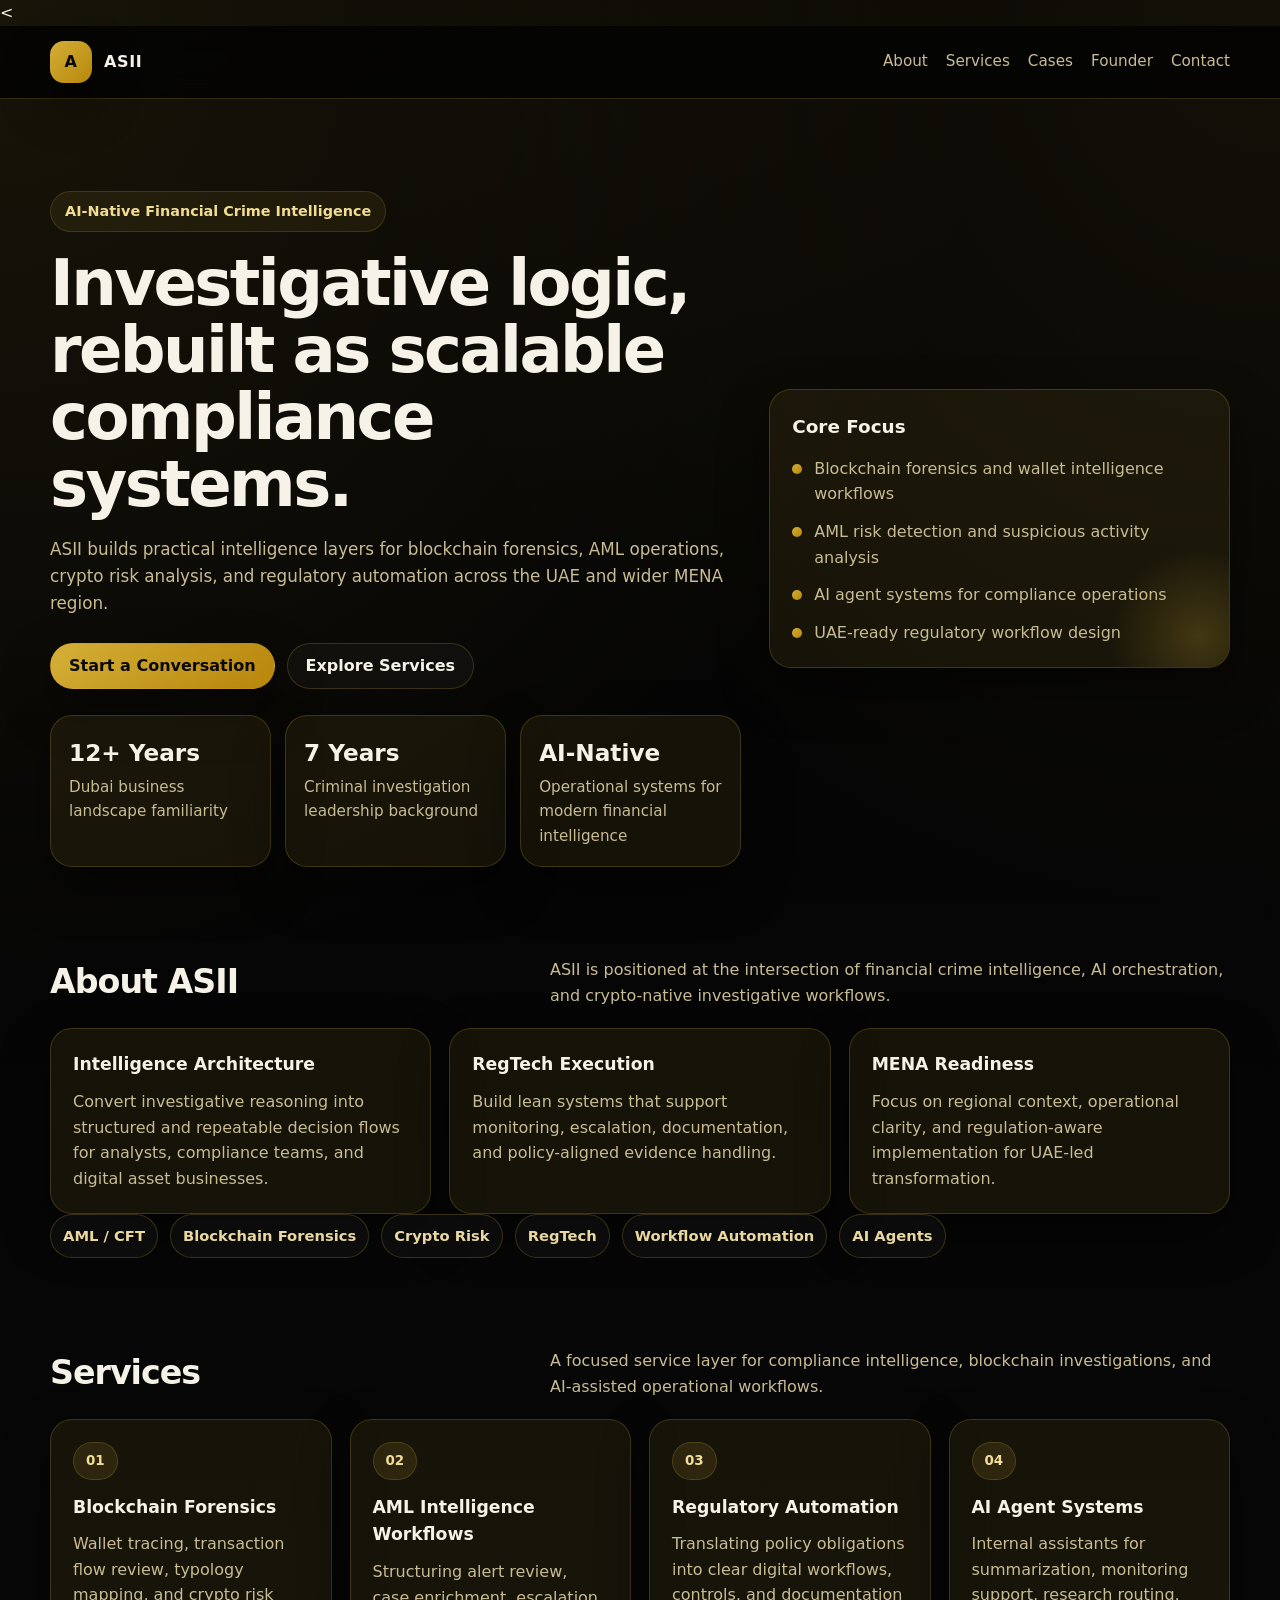
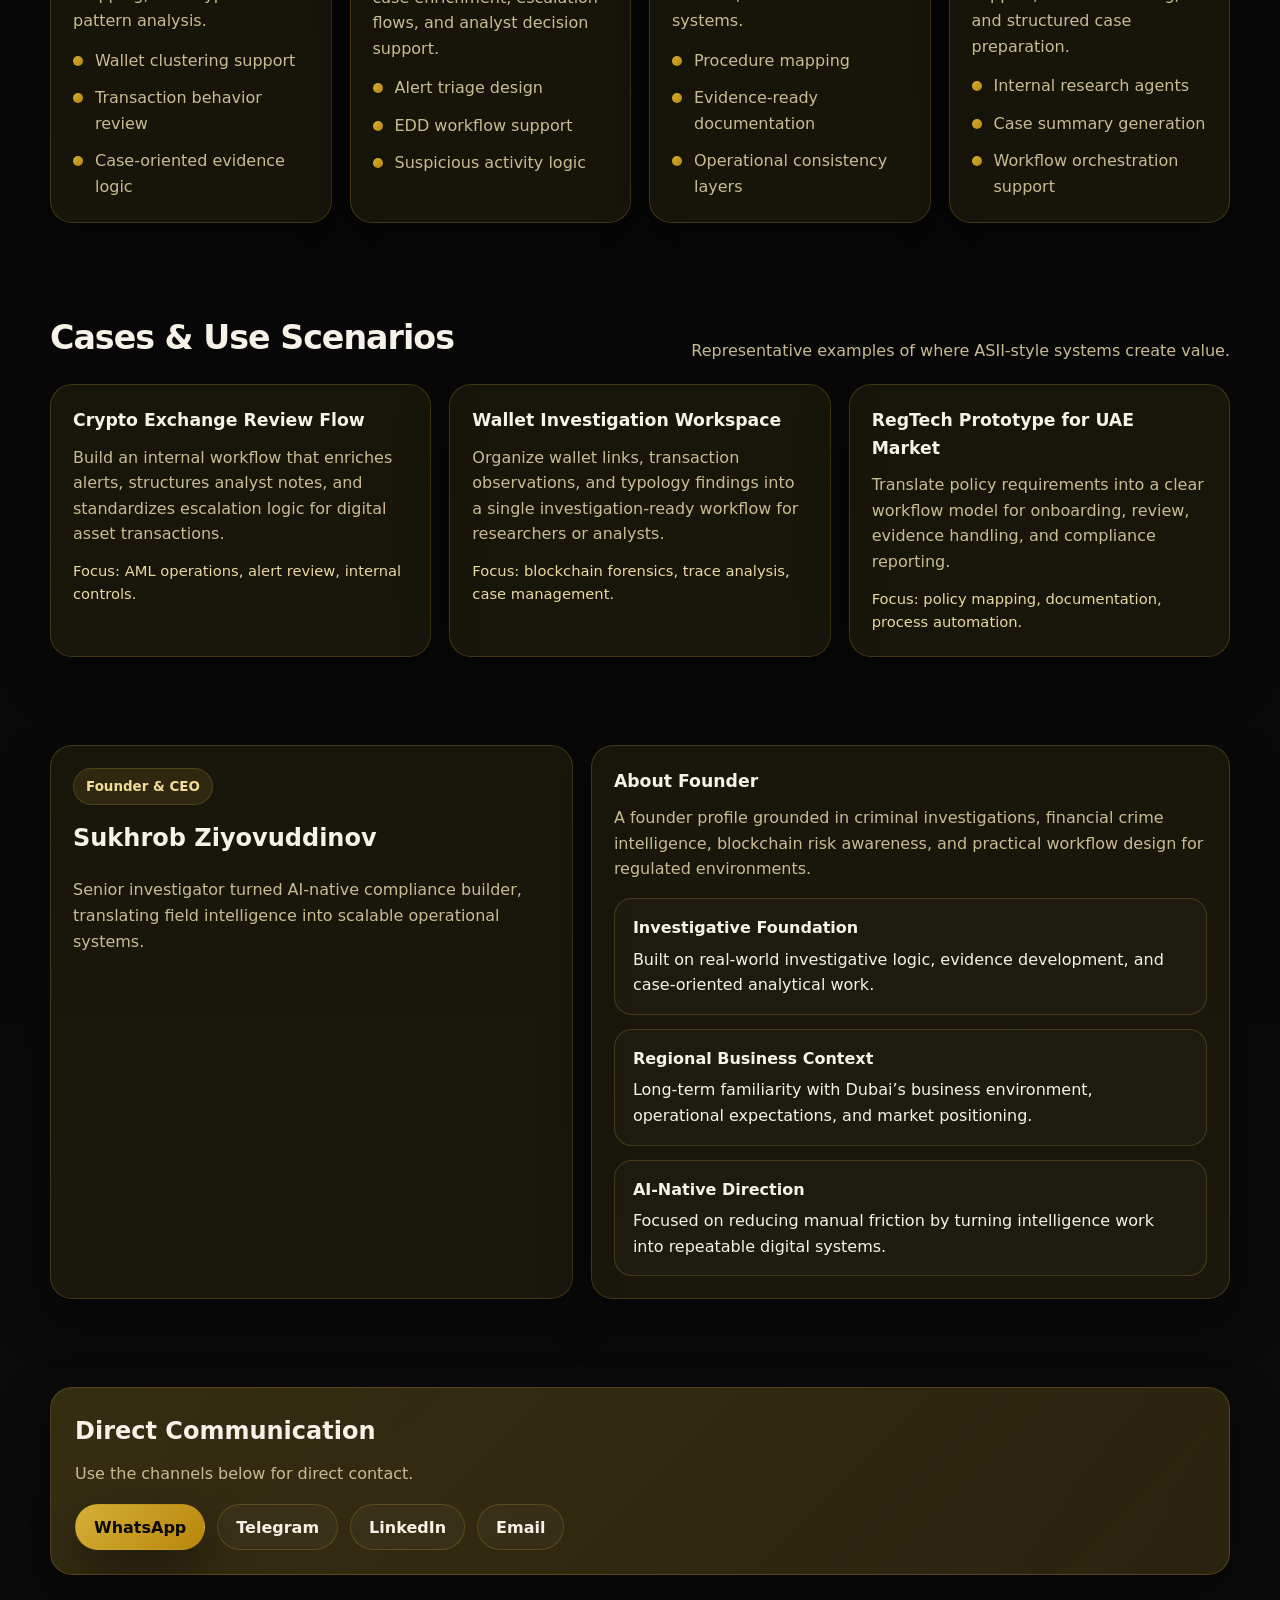
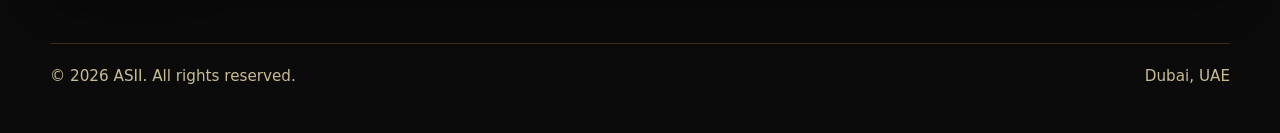
==== index.html @ 5fcbc997 "Revise HTML structure and update metadata Updated the HTML structure and metadata for ASII's website" ====
<<!DOCTYPE html>
<html lang="en">
<head>
  <meta charset="UTF-8" />
  <meta name="viewport" content="width=device-width, initial-scale=1.0" />

  <title>ASII | AI-Native Financial Crime Intelligence</title>
  <meta
    name="description"
    content="ASII builds AI-native systems for blockchain forensics, AML intelligence, and regulatory automation in the UAE and MENA region."
  />

  <meta property="og:title" content="ASII | AI-Native Financial Crime Intelligence" />
  <meta
    property="og:description"
    content="AI-native financial crime intelligence, blockchain forensics, AML workflows, and regulatory automation."
  />
  <meta property="og:type" content="website" />
  <meta property="og:url" content="https://sukhrob-ziyovuddinov.github.io/" />

  <meta name="twitter:card" content="summary_large_image" />
  <meta name="twitter:title" content="ASII | AI-Native Financial Crime Intelligence" />
  <meta
    name="twitter:description"
    content="AI-native financial crime intelligence, blockchain forensics, AML workflows, and regulatory automation."
  />

  <style>
    :root {
      --bg: #050505;
      --bg-soft: #0f0f0f;
      --card: rgba(212, 175, 55, 0.08);
      --text: #f6f2e8;
      --muted: #c9bc94;
      --line: rgba(212, 175, 55, 0.22);
      --gold: #d4af37;
      --gold-deep: #b8860b;
      --shadow: 0 20px 50px rgba(0, 0, 0, 0.45);
      --radius: 22px;
      --max: 1180px;
    }

    * {
      box-sizing: border-box;
    }

    html {
      scroll-behavior: smooth;
    }

    body {
      margin: 0;
      font-family: Inter, ui-sans-serif, system-ui, -apple-system, BlinkMacSystemFont, "Segoe UI", sans-serif;
      background:
        radial-gradient(circle at top left, rgba(212, 175, 55, 0.10), transparent 28%),
        radial-gradient(circle at top right, rgba(212, 175, 55, 0.08), transparent 26%),
        linear-gradient(180deg, #030303 0%, #0b0b0b 100%);
      color: var(--text);
      line-height: 1.6;
    }

    a {
      color: inherit;
      text-decoration: none;
    }

    .container {
      width: min(100% - 32px, var(--max));
      margin: 0 auto;
    }

    .nav {
      position: sticky;
      top: 0;
      z-index: 50;
      backdrop-filter: blur(14px);
      background: rgba(3, 3, 3, 0.82);
      border-bottom: 1px solid var(--line);
    }

    .nav-inner {
      min-height: 72px;
      display: flex;
      align-items: center;
      justify-content: space-between;
      gap: 16px;
    }

    .brand {
      display: flex;
      align-items: center;
      gap: 12px;
      font-weight: 800;
      letter-spacing: 0.04em;
    }

    .brand-mark {
      width: 42px;
      height: 42px;
      display: grid;
      place-items: center;
      border-radius: 14px;
      background: linear-gradient(135deg, var(--gold), var(--gold-deep));
      color: #070707;
      font-weight: 900;
      box-shadow: var(--shadow);
    }

    .nav-links {
      display: flex;
      align-items: center;
      gap: 18px;
      flex-wrap: wrap;
    }

    .nav-links a {
      color: var(--muted);
      font-size: 0.95rem;
    }

    .nav-links a:hover {
      color: var(--text);
    }

    .hero {
      padding: 92px 0 44px;
    }

    .hero-grid {
      display: grid;
      grid-template-columns: 1.2fr 0.8fr;
      gap: 28px;
      align-items: center;
    }

    .eyebrow {
      display: inline-flex;
      align-items: center;
      gap: 10px;
      padding: 8px 14px;
      border-radius: 999px;
      background: rgba(212, 175, 55, 0.08);
      border: 1px solid rgba(212, 175, 55, 0.18);
      color: #f3dd95;
      font-size: 0.9rem;
      font-weight: 700;
      margin-bottom: 18px;
    }

    h1 {
      margin: 0 0 18px;
      font-size: clamp(2.2rem, 5vw, 4.6rem);
      line-height: 1.05;
      letter-spacing: -0.04em;
    }

    .hero p {
      margin: 0 0 26px;
      color: var(--muted);
      font-size: 1.05rem;
      max-width: 760px;
    }

    .hero-actions,
    .contact-list,
    .tag-list {
      display: flex;
      flex-wrap: wrap;
      gap: 12px;
    }

    .hero-actions {
      margin-bottom: 26px;
    }

    .button {
      display: inline-flex;
      align-items: center;
      justify-content: center;
      gap: 10px;
      min-height: 46px;
      padding: 0 18px;
      border-radius: 999px;
      border: 1px solid transparent;
      font-weight: 700;
      transition: 0.2s ease;
      cursor: pointer;
    }

    .button-primary {
      background: linear-gradient(135deg, var(--gold), var(--gold-deep));
      color: #090909;
      box-shadow: var(--shadow);
    }

    .button-primary:hover {
      transform: translateY(-1px);
      filter: brightness(1.04);
    }

    .button-secondary {
      background: rgba(255, 255, 255, 0.03);
      border-color: var(--line);
      color: var(--text);
    }

    .button-secondary:hover {
      border-color: rgba(212, 175, 55, 0.34);
      transform: translateY(-1px);
    }

    .hero-metrics {
      display: grid;
      grid-template-columns: repeat(3, minmax(0, 1fr));
      gap: 14px;
    }

    .metric,
    .card,
    .cta {
      background: var(--card);
      border: 1px solid var(--line);
      border-radius: var(--radius);
      box-shadow: var(--shadow);
    }

    .metric {
      padding: 18px;
    }

    .metric strong {
      display: block;
      font-size: 1.45rem;
      margin-bottom: 4px;
    }

    .metric span {
      color: var(--muted);
      font-size: 0.95rem;
    }

    .hero-panel {
      padding: 24px;
      position: relative;
      overflow: hidden;
    }

    .hero-panel::before {
      content: "";
      position: absolute;
      inset: auto -60px -60px auto;
      width: 180px;
      height: 180px;
      border-radius: 50%;
      background: radial-gradient(circle, rgba(212, 175, 55, 0.22), transparent 70%);
      pointer-events: none;
    }

    .hero-panel h2 {
      margin: 0 0 14px;
      font-size: 1.15rem;
    }

    .hero-list,
    .feature-list {
      margin: 0;
      padding: 0;
      list-style: none;
      display: grid;
      gap: 12px;
    }

    .hero-list li,
    .feature-list li {
      display: flex;
      align-items: flex-start;
      gap: 12px;
      color: var(--muted);
    }

    .dot {
      width: 10px;
      height: 10px;
      border-radius: 50%;
      margin-top: 8px;
      background: linear-gradient(135deg, var(--gold), var(--gold-deep));
      flex: 0 0 auto;
    }

    section {
      padding: 44px 0;
    }

    .section-head {
      display: flex;
      align-items: end;
      justify-content: space-between;
      gap: 20px;
      margin-bottom: 20px;
    }

    .section-head h2 {
      margin: 0;
      font-size: clamp(1.6rem, 2.6vw, 2.3rem);
      letter-spacing: -0.03em;
    }

    .section-head p {
      margin: 0;
      color: var(--muted);
      max-width: 680px;
    }

    .grid-4,
    .grid-3,
    .grid-2 {
      display: grid;
      gap: 18px;
    }

    .grid-4 {
      grid-template-columns: repeat(4, minmax(0, 1fr));
    }

    .grid-3 {
      grid-template-columns: repeat(3, minmax(0, 1fr));
    }

    .grid-2 {
      grid-template-columns: repeat(2, minmax(0, 1fr));
    }

    .card {
      padding: 22px;
    }

    .card h3 {
      margin: 0 0 10px;
      font-size: 1.08rem;
    }

    .card p {
      margin: 0;
      color: var(--muted);
    }

    .card .small {
      margin-top: 12px;
      font-size: 0.92rem;
      color: #ead8a1;
    }

    .tag {
      display: inline-flex;
      align-items: center;
      padding: 9px 12px;
      border-radius: 999px;
      background: rgba(255, 255, 255, 0.03);
      border: 1px solid var(--line);
      color: #ead8a1;
      font-size: 0.92rem;
      font-weight: 600;
    }

    .accent-badge {
      display: inline-flex;
      align-items: center;
      padding: 7px 12px;
      border-radius: 999px;
      background: rgba(212, 175, 55, 0.12);
      border: 1px solid rgba(212, 175, 55, 0.2);
      font-size: 0.84rem;
      font-weight: 700;
      color: #f1dc99;
      margin-bottom: 14px;
    }

    .feature-list {
      margin-top: 14px;
    }

    .founder {
      display: grid;
      grid-template-columns: 0.9fr 1.1fr;
      gap: 18px;
    }

    .timeline {
      display: grid;
      gap: 14px;
      margin-top: 16px;
    }

    .timeline-item {
      padding: 16px 18px;
      border-radius: 18px;
      border: 1px solid var(--line);
      background: rgba(255, 255, 255, 0.02);
    }

    .timeline-item strong {
      display: block;
      margin-bottom: 6px;
    }

    .cases-grid .card {
      min-height: 220px;
    }

    .cta {
      padding: 24px;
      background:
        linear-gradient(135deg, rgba(212, 175, 55, 0.15), rgba(184, 134, 11, 0.10)),
        var(--card);
    }

    .cta h2 {
      margin: 0 0 10px;
    }

    .cta p {
      margin: 0 0 18px;
      color: var(--muted);
      max-width: 760px;
    }

    .footer {
      padding: 24px 0 44px;
      color: var(--muted);
      font-size: 0.95rem;
    }

    .footer-inner {
      display: flex;
      align-items: center;
      justify-content: space-between;
      gap: 16px;
      flex-wrap: wrap;
      border-top: 1px solid var(--line);
      padding-top: 20px;
    }

    @media (max-width: 1080px) {
      .hero-grid,
      .founder,
      .grid-4,
      .grid-3,
      .grid-2 {
        grid-template-columns: 1fr;
      }

      .hero-metrics {
        grid-template-columns: 1fr;
      }
    }

    @media (max-width: 760px) {
      .nav-inner {
        flex-direction: column;
        justify-content: center;
        padding: 14px 0;
      }

      .nav-links {
        justify-content: center;
      }

      .hero {
        padding-top: 56px;
      }

      .section-head {
        align-items: start;
        flex-direction: column;
      }
    }
  </style>
</head>
<body>
  <header class="nav">
    <div class="container nav-inner">
      <a class="brand" href="#top" aria-label="ASII home">
        <span class="brand-mark">A</span>
        <span>ASII</span>
      </a>

      <nav class="nav-links" aria-label="Primary">
        <a href="#about">About</a>
        <a href="#services">Services</a>
        <a href="#cases">Cases</a>
        <a href="#founder">Founder</a>
        <a href="#contact">Contact</a>
      </nav>
    </div>
  </header>

  <main id="top">
    <section class="hero">
      <div class="container hero-grid">
        <div>
          <div class="eyebrow">AI-Native Financial Crime Intelligence</div>
          <h1>Investigative logic, rebuilt as scalable compliance systems.</h1>
          <p>
            ASII builds practical intelligence layers for blockchain forensics,
            AML operations, crypto risk analysis, and regulatory automation
            across the UAE and wider MENA region.
          </p>

          <div class="hero-actions">
            <a class="button button-primary" href="#contact">Start a Conversation</a>
            <a class="button button-secondary" href="#services">Explore Services</a>
          </div>

          <div class="hero-metrics">
            <div class="metric">
              <strong>12+ Years</strong>
              <span>Dubai business landscape familiarity</span>
            </div>
            <div class="metric">
              <strong>7 Years</strong>
              <span>Criminal investigation leadership background</span>
            </div>
            <div class="metric">
              <strong>AI-Native</strong>
              <span>Operational systems for modern financial intelligence</span>
            </div>
          </div>
        </div>

        <aside class="card hero-panel" aria-label="Core focus">
          <h2>Core Focus</h2>
          <ul class="hero-list">
            <li><span class="dot"></span><span>Blockchain forensics and wallet intelligence workflows</span></li>
            <li><span class="dot"></span><span>AML risk detection and suspicious activity analysis</span></li>
            <li><span class="dot"></span><span>AI agent systems for compliance operations</span></li>
            <li><span class="dot"></span><span>UAE-ready regulatory workflow design</span></li>
          </ul>
        </aside>
      </div>
    </section>

    <section id="about">
      <div class="container">
        <div class="section-head">
          <h2>About ASII</h2>
          <p>
            ASII is positioned at the intersection of financial crime intelligence,
            AI orchestration, and crypto-native investigative workflows.
          </p>
        </div>

        <div class="grid-3">
          <article class="card">
            <h3>Intelligence Architecture</h3>
            <p>
              Convert investigative reasoning into structured and repeatable decision flows
              for analysts, compliance teams, and digital asset businesses.
            </p>
          </article>

          <article class="card">
            <h3>RegTech Execution</h3>
            <p>
              Build lean systems that support monitoring, escalation, documentation,
              and policy-aligned evidence handling.
            </p>
          </article>

          <article class="card">
            <h3>MENA Readiness</h3>
            <p>
              Focus on regional context, operational clarity, and regulation-aware
              implementation for UAE-led transformation.
            </p>
          </article>
        </div>

        <div class="tag-list" aria-label="Technology tags">
          <span class="tag">AML / CFT</span>
          <span class="tag">Blockchain Forensics</span>
          <span class="tag">Crypto Risk</span>
          <span class="tag">RegTech</span>
          <span class="tag">Workflow Automation</span>
          <span class="tag">AI Agents</span>
        </div>
      </div>
    </section>

    <section id="services">
      <div class="container">
        <div class="section-head">
          <h2>Services</h2>
          <p>
            A focused service layer for compliance intelligence, blockchain investigations,
            and AI-assisted operational workflows.
          </p>
        </div>

        <div class="grid-4">
          <article class="card">
            <div class="accent-badge">01</div>
            <h3>Blockchain Forensics</h3>
            <p>
              Wallet tracing, transaction flow review, typology mapping, and crypto risk pattern analysis.
            </p>
            <ul class="feature-list">
              <li><span class="dot"></span><span>Wallet clustering support</span></li>
              <li><span class="dot"></span><span>Transaction behavior review</span></li>
              <li><span class="dot"></span><span>Case-oriented evidence logic</span></li>
            </ul>
          </article>

          <article class="card">
            <div class="accent-badge">02</div>
            <h3>AML Intelligence Workflows</h3>
            <p>
              Structuring alert review, case enrichment, escalation flows, and analyst decision support.
            </p>
            <ul class="feature-list">
              <li><span class="dot"></span><span>Alert triage design</span></li>
              <li><span class="dot"></span><span>EDD workflow support</span></li>
              <li><span class="dot"></span><span>Suspicious activity logic</span></li>
            </ul>
          </article>

          <article class="card">
            <div class="accent-badge">03</div>
            <h3>Regulatory Automation</h3>
            <p>
              Translating policy obligations into clear digital workflows, controls, and documentation systems.
            </p>
            <ul class="feature-list">
              <li><span class="dot"></span><span>Procedure mapping</span></li>
              <li><span class="dot"></span><span>Evidence-ready documentation</span></li>
              <li><span class="dot"></span><span>Operational consistency layers</span></li>
            </ul>
          </article>

          <article class="card">
            <div class="accent-badge">04</div>
            <h3>AI Agent Systems</h3>
            <p>
              Internal assistants for summarization, monitoring support, research routing, and structured case preparation.
            </p>
            <ul class="feature-list">
              <li><span class="dot"></span><span>Internal research agents</span></li>
              <li><span class="dot"></span><span>Case summary generation</span></li>
              <li><span class="dot"></span><span>Workflow orchestration support</span></li>
            </ul>
          </article>
        </div>
      </div>
    </section>

    <section id="cases">
      <div class="container">
        <div class="section-head">
          <h2>Cases & Use Scenarios</h2>
          <p>
            Representative examples of where ASII-style systems create value.
          </p>
        </div>

        <div class="grid-3 cases-grid">
          <article class="card">
            <h3>Crypto Exchange Review Flow</h3>
            <p>
              Build an internal workflow that enriches alerts, structures analyst notes,
              and standardizes escalation logic for digital asset transactions.
            </p>
            <p class="small">Focus: AML operations, alert review, internal controls.</p>
          </article>

          <article class="card">
            <h3>Wallet Investigation Workspace</h3>
            <p>
              Organize wallet links, transaction observations, and typology findings
              into a single investigation-ready workflow for researchers or analysts.
            </p>
            <p class="small">Focus: blockchain forensics, trace analysis, case management.</p>
          </article>

          <article class="card">
            <h3>RegTech Prototype for UAE Market</h3>
            <p>
              Translate policy requirements into a clear workflow model for onboarding,
              review, evidence handling, and compliance reporting.
            </p>
            <p class="small">Focus: policy mapping, documentation, process automation.</p>
          </article>
        </div>
      </div>
    </section>

    <section id="founder">
      <div class="container founder">
        <article class="card">
          <div class="accent-badge">Founder & CEO</div>
          <h2 style="margin-top: 0;">Sukhrob Ziyovuddinov</h2>
          <p style="color: var(--muted); margin-bottom: 0;">
            Senior investigator turned AI-native compliance builder,
            translating field intelligence into scalable operational systems.
          </p>
        </article>

        <article class="card">
          <h3 style="margin-top: 0;">About Founder</h3>
          <p>
            A founder profile grounded in criminal investigations, financial crime intelligence,
            blockchain risk awareness, and practical workflow design for regulated environments.
          </p>

          <div class="timeline">
            <div class="timeline-item">
              <strong>Investigative Foundation</strong>
              Built on real-world investigative logic, evidence development, and case-oriented analytical work.
            </div>
            <div class="timeline-item">
              <strong>Regional Business Context</strong>
              Long-term familiarity with Dubai’s business environment, operational expectations, and market positioning.
            </div>
            <div class="timeline-item">
              <strong>AI-Native Direction</strong>
              Focused on reducing manual friction by turning intelligence work into repeatable digital systems.
            </div>
          </div>
        </article>
      </div>
    </section>

    <section id="contact">
      <div class="container">
        <div class="cta">
          <h2>Direct Communication</h2>
          <p>
            Use the channels below for direct contact.
          </p>

          <div class="contact-list">
            <a class="button button-primary" href="https://wa.me/message/XF7UQ67USPUOM1" target="_blank" rel="noreferrer">WhatsApp</a>
            <a class="button button-secondary" href="https://t.me/asiisz" target="_blank" rel="noreferrer">Telegram</a>
            <a class="button button-secondary" href="https://www.linkedin.com/in/szdxb" target="_blank" rel="noreferrer">LinkedIn</a>
            <a class="button button-secondary" href="mailto:sukhrobziyovuddinov@gmail.com">Email</a>
          </div>
        </div>
      </div>
    </section>
  </main>

  <footer class="footer">
    <div class="container footer-inner">
      <span>© <span id="year"></span> ASII. All rights reserved.</span>
      <span>Dubai, UAE</span>
    </div>
  </footer>

  <script>
    document.getElementById("year").textContent = new Date().getFullYear();
  </script>
</body>
    </html>
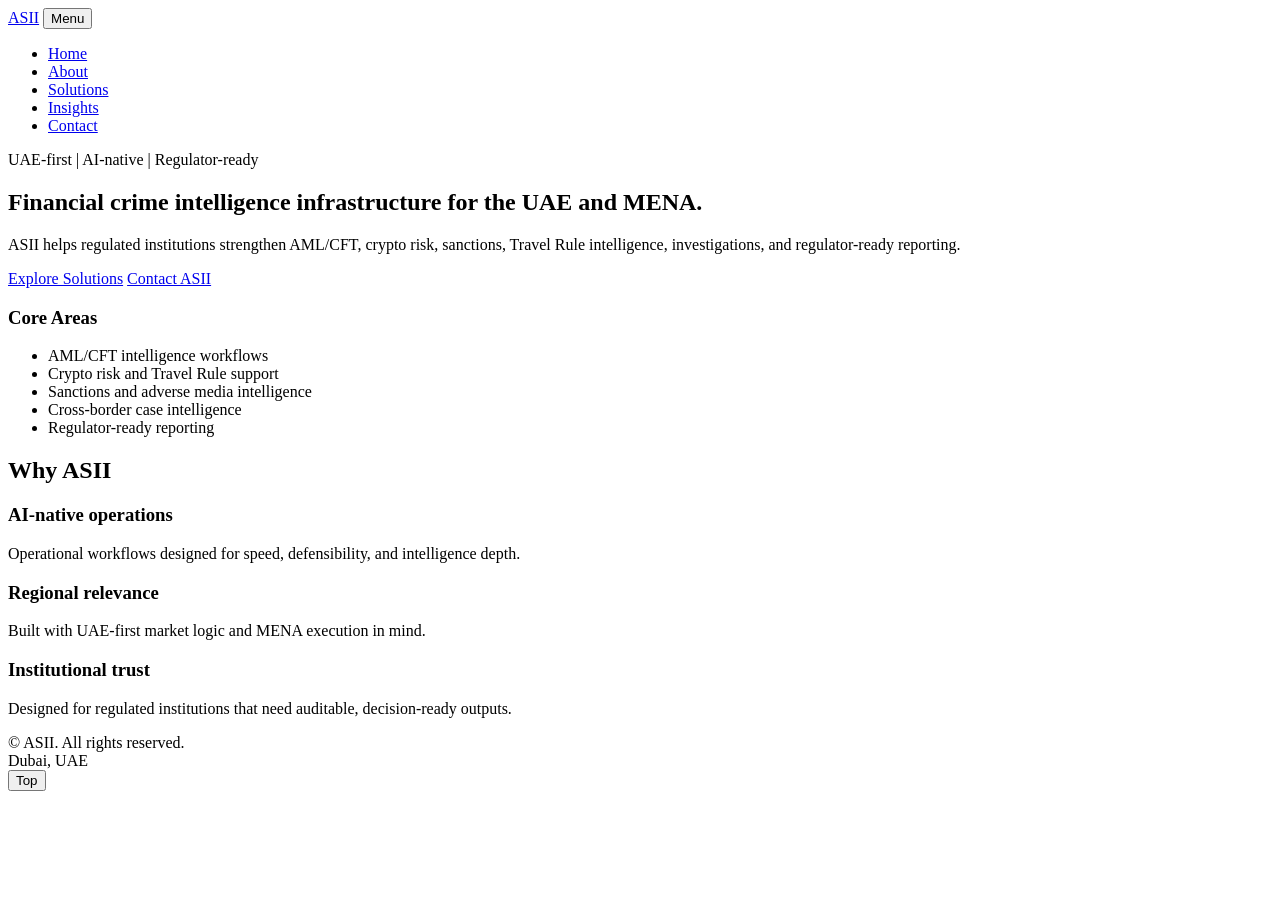
==== commit 9360ffb4: "Rebrand homepage to ASII and switch to shared assets" ====
--- a/index.html
+++ b/index.html
@@ -1,761 +1,84 @@
-<<!DOCTYPE html>
+<!DOCTYPE html>
 <html lang="en">
 <head>
   <meta charset="UTF-8" />
   <meta name="viewport" content="width=device-width, initial-scale=1.0" />
-
-  <title>ASII | AI-Native Financial Crime Intelligence</title>
-  <meta
-    name="description"
-    content="ASII builds AI-native systems for blockchain forensics, AML intelligence, and regulatory automation in the UAE and MENA region."
-  />
-
-  <meta property="og:title" content="ASII | AI-Native Financial Crime Intelligence" />
-  <meta
-    property="og:description"
-    content="AI-native financial crime intelligence, blockchain forensics, AML workflows, and regulatory automation."
-  />
-  <meta property="og:type" content="website" />
-  <meta property="og:url" content="https://sukhrob-ziyovuddinov.github.io/" />
-
-  <meta name="twitter:card" content="summary_large_image" />
-  <meta name="twitter:title" content="ASII | AI-Native Financial Crime Intelligence" />
-  <meta
-    name="twitter:description"
-    content="AI-native financial crime intelligence, blockchain forensics, AML workflows, and regulatory automation."
-  />
-
-  <style>
-    :root {
-      --bg: #050505;
-      --bg-soft: #0f0f0f;
-      --card: rgba(212, 175, 55, 0.08);
-      --text: #f6f2e8;
-      --muted: #c9bc94;
-      --line: rgba(212, 175, 55, 0.22);
-      --gold: #d4af37;
-      --gold-deep: #b8860b;
-      --shadow: 0 20px 50px rgba(0, 0, 0, 0.45);
-      --radius: 22px;
-      --max: 1180px;
-    }
-
-    * {
-      box-sizing: border-box;
-    }
-
-    html {
-      scroll-behavior: smooth;
-    }
-
-    body {
-      margin: 0;
-      font-family: Inter, ui-sans-serif, system-ui, -apple-system, BlinkMacSystemFont, "Segoe UI", sans-serif;
-      background:
-        radial-gradient(circle at top left, rgba(212, 175, 55, 0.10), transparent 28%),
-        radial-gradient(circle at top right, rgba(212, 175, 55, 0.08), transparent 26%),
-        linear-gradient(180deg, #030303 0%, #0b0b0b 100%);
-      color: var(--text);
-      line-height: 1.6;
-    }
-
-    a {
-      color: inherit;
-      text-decoration: none;
-    }
-
-    .container {
-      width: min(100% - 32px, var(--max));
-      margin: 0 auto;
-    }
-
-    .nav {
-      position: sticky;
-      top: 0;
-      z-index: 50;
-      backdrop-filter: blur(14px);
-      background: rgba(3, 3, 3, 0.82);
-      border-bottom: 1px solid var(--line);
-    }
-
-    .nav-inner {
-      min-height: 72px;
-      display: flex;
-      align-items: center;
-      justify-content: space-between;
-      gap: 16px;
-    }
-
-    .brand {
-      display: flex;
-      align-items: center;
-      gap: 12px;
-      font-weight: 800;
-      letter-spacing: 0.04em;
-    }
-
-    .brand-mark {
-      width: 42px;
-      height: 42px;
-      display: grid;
-      place-items: center;
-      border-radius: 14px;
-      background: linear-gradient(135deg, var(--gold), var(--gold-deep));
-      color: #070707;
-      font-weight: 900;
-      box-shadow: var(--shadow);
-    }
-
-    .nav-links {
-      display: flex;
-      align-items: center;
-      gap: 18px;
-      flex-wrap: wrap;
-    }
-
-    .nav-links a {
-      color: var(--muted);
-      font-size: 0.95rem;
-    }
-
-    .nav-links a:hover {
-      color: var(--text);
-    }
-
-    .hero {
-      padding: 92px 0 44px;
-    }
-
-    .hero-grid {
-      display: grid;
-      grid-template-columns: 1.2fr 0.8fr;
-      gap: 28px;
-      align-items: center;
-    }
-
-    .eyebrow {
-      display: inline-flex;
-      align-items: center;
-      gap: 10px;
-      padding: 8px 14px;
-      border-radius: 999px;
-      background: rgba(212, 175, 55, 0.08);
-      border: 1px solid rgba(212, 175, 55, 0.18);
-      color: #f3dd95;
-      font-size: 0.9rem;
-      font-weight: 700;
-      margin-bottom: 18px;
-    }
-
-    h1 {
-      margin: 0 0 18px;
-      font-size: clamp(2.2rem, 5vw, 4.6rem);
-      line-height: 1.05;
-      letter-spacing: -0.04em;
-    }
-
-    .hero p {
-      margin: 0 0 26px;
-      color: var(--muted);
-      font-size: 1.05rem;
-      max-width: 760px;
-    }
-
-    .hero-actions,
-    .contact-list,
-    .tag-list {
-      display: flex;
-      flex-wrap: wrap;
-      gap: 12px;
-    }
-
-    .hero-actions {
-      margin-bottom: 26px;
-    }
-
-    .button {
-      display: inline-flex;
-      align-items: center;
-      justify-content: center;
-      gap: 10px;
-      min-height: 46px;
-      padding: 0 18px;
-      border-radius: 999px;
-      border: 1px solid transparent;
-      font-weight: 700;
-      transition: 0.2s ease;
-      cursor: pointer;
-    }
-
-    .button-primary {
-      background: linear-gradient(135deg, var(--gold), var(--gold-deep));
-      color: #090909;
-      box-shadow: var(--shadow);
-    }
-
-    .button-primary:hover {
-      transform: translateY(-1px);
-      filter: brightness(1.04);
-    }
-
-    .button-secondary {
-      background: rgba(255, 255, 255, 0.03);
-      border-color: var(--line);
-      color: var(--text);
-    }
-
-    .button-secondary:hover {
-      border-color: rgba(212, 175, 55, 0.34);
-      transform: translateY(-1px);
-    }
-
-    .hero-metrics {
-      display: grid;
-      grid-template-columns: repeat(3, minmax(0, 1fr));
-      gap: 14px;
-    }
-
-    .metric,
-    .card,
-    .cta {
-      background: var(--card);
-      border: 1px solid var(--line);
-      border-radius: var(--radius);
-      box-shadow: var(--shadow);
-    }
-
-    .metric {
-      padding: 18px;
-    }
-
-    .metric strong {
-      display: block;
-      font-size: 1.45rem;
-      margin-bottom: 4px;
-    }
-
-    .metric span {
-      color: var(--muted);
-      font-size: 0.95rem;
-    }
-
-    .hero-panel {
-      padding: 24px;
-      position: relative;
-      overflow: hidden;
-    }
-
-    .hero-panel::before {
-      content: "";
-      position: absolute;
-      inset: auto -60px -60px auto;
-      width: 180px;
-      height: 180px;
-      border-radius: 50%;
-      background: radial-gradient(circle, rgba(212, 175, 55, 0.22), transparent 70%);
-      pointer-events: none;
-    }
-
-    .hero-panel h2 {
-      margin: 0 0 14px;
-      font-size: 1.15rem;
-    }
-
-    .hero-list,
-    .feature-list {
-      margin: 0;
-      padding: 0;
-      list-style: none;
-      display: grid;
-      gap: 12px;
-    }
-
-    .hero-list li,
-    .feature-list li {
-      display: flex;
-      align-items: flex-start;
-      gap: 12px;
-      color: var(--muted);
-    }
-
-    .dot {
-      width: 10px;
-      height: 10px;
-      border-radius: 50%;
-      margin-top: 8px;
-      background: linear-gradient(135deg, var(--gold), var(--gold-deep));
-      flex: 0 0 auto;
-    }
-
-    section {
-      padding: 44px 0;
-    }
-
-    .section-head {
-      display: flex;
-      align-items: end;
-      justify-content: space-between;
-      gap: 20px;
-      margin-bottom: 20px;
-    }
-
-    .section-head h2 {
-      margin: 0;
-      font-size: clamp(1.6rem, 2.6vw, 2.3rem);
-      letter-spacing: -0.03em;
-    }
-
-    .section-head p {
-      margin: 0;
-      color: var(--muted);
-      max-width: 680px;
-    }
-
-    .grid-4,
-    .grid-3,
-    .grid-2 {
-      display: grid;
-      gap: 18px;
-    }
-
-    .grid-4 {
-      grid-template-columns: repeat(4, minmax(0, 1fr));
-    }
-
-    .grid-3 {
-      grid-template-columns: repeat(3, minmax(0, 1fr));
-    }
-
-    .grid-2 {
-      grid-template-columns: repeat(2, minmax(0, 1fr));
-    }
-
-    .card {
-      padding: 22px;
-    }
-
-    .card h3 {
-      margin: 0 0 10px;
-      font-size: 1.08rem;
-    }
-
-    .card p {
-      margin: 0;
-      color: var(--muted);
-    }
-
-    .card .small {
-      margin-top: 12px;
-      font-size: 0.92rem;
-      color: #ead8a1;
-    }
-
-    .tag {
-      display: inline-flex;
-      align-items: center;
-      padding: 9px 12px;
-      border-radius: 999px;
-      background: rgba(255, 255, 255, 0.03);
-      border: 1px solid var(--line);
-      color: #ead8a1;
-      font-size: 0.92rem;
-      font-weight: 600;
-    }
-
-    .accent-badge {
-      display: inline-flex;
-      align-items: center;
-      padding: 7px 12px;
-      border-radius: 999px;
-      background: rgba(212, 175, 55, 0.12);
-      border: 1px solid rgba(212, 175, 55, 0.2);
-      font-size: 0.84rem;
-      font-weight: 700;
-      color: #f1dc99;
-      margin-bottom: 14px;
-    }
-
-    .feature-list {
-      margin-top: 14px;
-    }
-
-    .founder {
-      display: grid;
-      grid-template-columns: 0.9fr 1.1fr;
-      gap: 18px;
-    }
-
-    .timeline {
-      display: grid;
-      gap: 14px;
-      margin-top: 16px;
-    }
-
-    .timeline-item {
-      padding: 16px 18px;
-      border-radius: 18px;
-      border: 1px solid var(--line);
-      background: rgba(255, 255, 255, 0.02);
-    }
-
-    .timeline-item strong {
-      display: block;
-      margin-bottom: 6px;
-    }
-
-    .cases-grid .card {
-      min-height: 220px;
-    }
-
-    .cta {
-      padding: 24px;
-      background:
-        linear-gradient(135deg, rgba(212, 175, 55, 0.15), rgba(184, 134, 11, 0.10)),
-        var(--card);
-    }
-
-    .cta h2 {
-      margin: 0 0 10px;
-    }
-
-    .cta p {
-      margin: 0 0 18px;
-      color: var(--muted);
-      max-width: 760px;
-    }
-
-    .footer {
-      padding: 24px 0 44px;
-      color: var(--muted);
-      font-size: 0.95rem;
-    }
-
-    .footer-inner {
-      display: flex;
-      align-items: center;
-      justify-content: space-between;
-      gap: 16px;
-      flex-wrap: wrap;
-      border-top: 1px solid var(--line);
-      padding-top: 20px;
-    }
-
-    @media (max-width: 1080px) {
-      .hero-grid,
-      .founder,
-      .grid-4,
-      .grid-3,
-      .grid-2 {
-        grid-template-columns: 1fr;
-      }
-
-      .hero-metrics {
-        grid-template-columns: 1fr;
-      }
-    }
-
-    @media (max-width: 760px) {
-      .nav-inner {
-        flex-direction: column;
-        justify-content: center;
-        padding: 14px 0;
-      }
-
-      .nav-links {
-        justify-content: center;
-      }
-
-      .hero {
-        padding-top: 56px;
-      }
-
-      .section-head {
-        align-items: start;
-        flex-direction: column;
-      }
-    }
-  </style>
+  <meta name="description" content="ASII is an AI-native financial crime intelligence platform for the UAE and MENA." />
+  <title>ASII | Financial Crime Intelligence</title>
+  <link rel="stylesheet" href="styles.css" />
 </head>
 <body>
-  <header class="nav">
-    <div class="container nav-inner">
-      <a class="brand" href="#top" aria-label="ASII home">
-        <span class="brand-mark">A</span>
-        <span>ASII</span>
-      </a>
-
-      <nav class="nav-links" aria-label="Primary">
-        <a href="#about">About</a>
-        <a href="#services">Services</a>
-        <a href="#cases">Cases</a>
-        <a href="#founder">Founder</a>
-        <a href="#contact">Contact</a>
-      </nav>
+  <header>
+    <div class="container navbar">
+      <a class="logo" href="index.html">ASII</a>
+      <button class="menu-toggle" type="button">Menu</button>
+      <ul class="nav-links">
+        <li><a href="index.html">Home</a></li>
+        <li><a href="about.html">About</a></li>
+        <li><a href="services.html">Solutions</a></li>
+        <li><a href="insights.html">Insights</a></li>
+        <li><a href="contact.html">Contact</a></li>
+      </ul>
     </div>
   </header>
 
-  <main id="top">
+  <main>
     <section class="hero">
       <div class="container hero-grid">
         <div>
-          <div class="eyebrow">AI-Native Financial Crime Intelligence</div>
-          <h1>Investigative logic, rebuilt as scalable compliance systems.</h1>
-          <p>
-            ASII builds practical intelligence layers for blockchain forensics,
-            AML operations, crypto risk analysis, and regulatory automation
-            across the UAE and wider MENA region.
+          <div class="badge">UAE-first | AI-native | Regulator-ready</div>
+          <h1>Financial crime intelligence infrastructure for the UAE and MENA.</h1>
+          <p class="lead">
+            ASII helps regulated institutions strengthen AML/CFT, crypto risk, sanctions,
+            Travel Rule intelligence, investigations, and regulator-ready reporting.
           </p>
-
-          <div class="hero-actions">
-            <a class="button button-primary" href="#contact">Start a Conversation</a>
-            <a class="button button-secondary" href="#services">Explore Services</a>
-          </div>
-
-          <div class="hero-metrics">
-            <div class="metric">
-              <strong>12+ Years</strong>
-              <span>Dubai business landscape familiarity</span>
-            </div>
-            <div class="metric">
-              <strong>7 Years</strong>
-              <span>Criminal investigation leadership background</span>
-            </div>
-            <div class="metric">
-              <strong>AI-Native</strong>
-              <span>Operational systems for modern financial intelligence</span>
-            </div>
+          <div class="cta-group">
+            <a class="btn btn-primary" href="services.html">Explore Solutions</a>
+            <a class="btn btn-secondary" href="contact.html">Contact ASII</a>
           </div>
         </div>
-
-        <aside class="card hero-panel" aria-label="Core focus">
-          <h2>Core Focus</h2>
-          <ul class="hero-list">
-            <li><span class="dot"></span><span>Blockchain forensics and wallet intelligence workflows</span></li>
-            <li><span class="dot"></span><span>AML risk detection and suspicious activity analysis</span></li>
-            <li><span class="dot"></span><span>AI agent systems for compliance operations</span></li>
-            <li><span class="dot"></span><span>UAE-ready regulatory workflow design</span></li>
+        <aside class="panel">
+          <h3>Core Areas</h3>
+          <ul class="clean">
+            <li>AML/CFT intelligence workflows</li>
+            <li>Crypto risk and Travel Rule support</li>
+            <li>Sanctions and adverse media intelligence</li>
+            <li>Cross-border case intelligence</li>
+            <li>Regulator-ready reporting</li>
           </ul>
         </aside>
       </div>
     </section>
 
-    <section id="about">
+    <section>
       <div class="container">
-        <div class="section-head">
-          <h2>About ASII</h2>
-          <p>
-            ASII is positioned at the intersection of financial crime intelligence,
-            AI orchestration, and crypto-native investigative workflows.
-          </p>
-        </div>
-
-        <div class="grid-3">
+        <h2>Why ASII</h2>
+        <div class="card-grid">
           <article class="card">
-            <h3>Intelligence Architecture</h3>
-            <p>
-              Convert investigative reasoning into structured and repeatable decision flows
-              for analysts, compliance teams, and digital asset businesses.
-            </p>
+            <h3>AI-native operations</h3>
+            <p>Operational workflows designed for speed, defensibility, and intelligence depth.</p>
           </article>
-
           <article class="card">
-            <h3>RegTech Execution</h3>
-            <p>
-              Build lean systems that support monitoring, escalation, documentation,
-              and policy-aligned evidence handling.
-            </p>
+            <h3>Regional relevance</h3>
+            <p>Built with UAE-first market logic and MENA execution in mind.</p>
           </article>
-
           <article class="card">
-            <h3>MENA Readiness</h3>
-            <p>
-              Focus on regional context, operational clarity, and regulation-aware
-              implementation for UAE-led transformation.
-            </p>
+            <h3>Institutional trust</h3>
+            <p>Designed for regulated institutions that need auditable, decision-ready outputs.</p>
           </article>
-        </div>
-
-        <div class="tag-list" aria-label="Technology tags">
-          <span class="tag">AML / CFT</span>
-          <span class="tag">Blockchain Forensics</span>
-          <span class="tag">Crypto Risk</span>
-          <span class="tag">RegTech</span>
-          <span class="tag">Workflow Automation</span>
-          <span class="tag">AI Agents</span>
-        </div>
-      </div>
-    </section>
-
-    <section id="services">
-      <div class="container">
-        <div class="section-head">
-          <h2>Services</h2>
-          <p>
-            A focused service layer for compliance intelligence, blockchain investigations,
-            and AI-assisted operational workflows.
-          </p>
-        </div>
-
-        <div class="grid-4">
-          <article class="card">
-            <div class="accent-badge">01</div>
-            <h3>Blockchain Forensics</h3>
-            <p>
-              Wallet tracing, transaction flow review, typology mapping, and crypto risk pattern analysis.
-            </p>
-            <ul class="feature-list">
-              <li><span class="dot"></span><span>Wallet clustering support</span></li>
-              <li><span class="dot"></span><span>Transaction behavior review</span></li>
-              <li><span class="dot"></span><span>Case-oriented evidence logic</span></li>
-            </ul>
-          </article>
-
-          <article class="card">
-            <div class="accent-badge">02</div>
-            <h3>AML Intelligence Workflows</h3>
-            <p>
-              Structuring alert review, case enrichment, escalation flows, and analyst decision support.
-            </p>
-            <ul class="feature-list">
-              <li><span class="dot"></span><span>Alert triage design</span></li>
-              <li><span class="dot"></span><span>EDD workflow support</span></li>
-              <li><span class="dot"></span><span>Suspicious activity logic</span></li>
-            </ul>
-          </article>
-
-          <article class="card">
-            <div class="accent-badge">03</div>
-            <h3>Regulatory Automation</h3>
-            <p>
-              Translating policy obligations into clear digital workflows, controls, and documentation systems.
-            </p>
-            <ul class="feature-list">
-              <li><span class="dot"></span><span>Procedure mapping</span></li>
-              <li><span class="dot"></span><span>Evidence-ready documentation</span></li>
-              <li><span class="dot"></span><span>Operational consistency layers</span></li>
-            </ul>
-          </article>
-
-          <article class="card">
-            <div class="accent-badge">04</div>
-            <h3>AI Agent Systems</h3>
-            <p>
-              Internal assistants for summarization, monitoring support, research routing, and structured case preparation.
-            </p>
-            <ul class="feature-list">
-              <li><span class="dot"></span><span>Internal research agents</span></li>
-              <li><span class="dot"></span><span>Case summary generation</span></li>
-              <li><span class="dot"></span><span>Workflow orchestration support</span></li>
-            </ul>
-          </article>
-        </div>
-      </div>
-    </section>
-
-    <section id="cases">
-      <div class="container">
-        <div class="section-head">
-          <h2>Cases & Use Scenarios</h2>
-          <p>
-            Representative examples of where ASII-style systems create value.
-          </p>
-        </div>
-
-        <div class="grid-3 cases-grid">
-          <article class="card">
-            <h3>Crypto Exchange Review Flow</h3>
-            <p>
-              Build an internal workflow that enriches alerts, structures analyst notes,
-              and standardizes escalation logic for digital asset transactions.
-            </p>
-            <p class="small">Focus: AML operations, alert review, internal controls.</p>
-          </article>
-
-          <article class="card">
-            <h3>Wallet Investigation Workspace</h3>
-            <p>
-              Organize wallet links, transaction observations, and typology findings
-              into a single investigation-ready workflow for researchers or analysts.
-            </p>
-            <p class="small">Focus: blockchain forensics, trace analysis, case management.</p>
-          </article>
-
-          <article class="card">
-            <h3>RegTech Prototype for UAE Market</h3>
-            <p>
-              Translate policy requirements into a clear workflow model for onboarding,
-              review, evidence handling, and compliance reporting.
-            </p>
-            <p class="small">Focus: policy mapping, documentation, process automation.</p>
-          </article>
-        </div>
-      </div>
-    </section>
-
-    <section id="founder">
-      <div class="container founder">
-        <article class="card">
-          <div class="accent-badge">Founder & CEO</div>
-          <h2 style="margin-top: 0;">Sukhrob Ziyovuddinov</h2>
-          <p style="color: var(--muted); margin-bottom: 0;">
-            Senior investigator turned AI-native compliance builder,
-            translating field intelligence into scalable operational systems.
-          </p>
-        </article>
-
-        <article class="card">
-          <h3 style="margin-top: 0;">About Founder</h3>
-          <p>
-            A founder profile grounded in criminal investigations, financial crime intelligence,
-            blockchain risk awareness, and practical workflow design for regulated environments.
-          </p>
-
-          <div class="timeline">
-            <div class="timeline-item">
-              <strong>Investigative Foundation</strong>
-              Built on real-world investigative logic, evidence development, and case-oriented analytical work.
-            </div>
-            <div class="timeline-item">
-              <strong>Regional Business Context</strong>
-              Long-term familiarity with Dubai’s business environment, operational expectations, and market positioning.
-            </div>
-            <div class="timeline-item">
-              <strong>AI-Native Direction</strong>
-              Focused on reducing manual friction by turning intelligence work into repeatable digital systems.
-            </div>
-          </div>
-        </article>
-      </div>
-    </section>
-
-    <section id="contact">
-      <div class="container">
-        <div class="cta">
-          <h2>Direct Communication</h2>
-          <p>
-            Use the channels below for direct contact.
-          </p>
-
-          <div class="contact-list">
-            <a class="button button-primary" href="https://wa.me/message/XF7UQ67USPUOM1" target="_blank" rel="noreferrer">WhatsApp</a>
-            <a class="button button-secondary" href="https://t.me/asiisz" target="_blank" rel="noreferrer">Telegram</a>
-            <a class="button button-secondary" href="https://www.linkedin.com/in/szdxb" target="_blank" rel="noreferrer">LinkedIn</a>
-            <a class="button button-secondary" href="mailto:sukhrobziyovuddinov@gmail.com">Email</a>
-          </div>
         </div>
       </div>
     </section>
   </main>
 
-  <footer class="footer">
-    <div class="container footer-inner">
-      <span>© <span id="year"></span> ASII. All rights reserved.</span>
-      <span>Dubai, UAE</span>
+  <footer>
+    <div class="container footer-row">
+      <div>© <span id="year"></span> ASII. All rights reserved.</div>
+      <div>Dubai, UAE</div>
     </div>
   </footer>
 
-  <script>
-    document.getElementById("year").textContent = new Date().getFullYear();
-  </script>
+  <button class="back-to-top" type="button">Top</button>
+  <script src="script.js"></script>
 </body>
-    </html>
+</html>
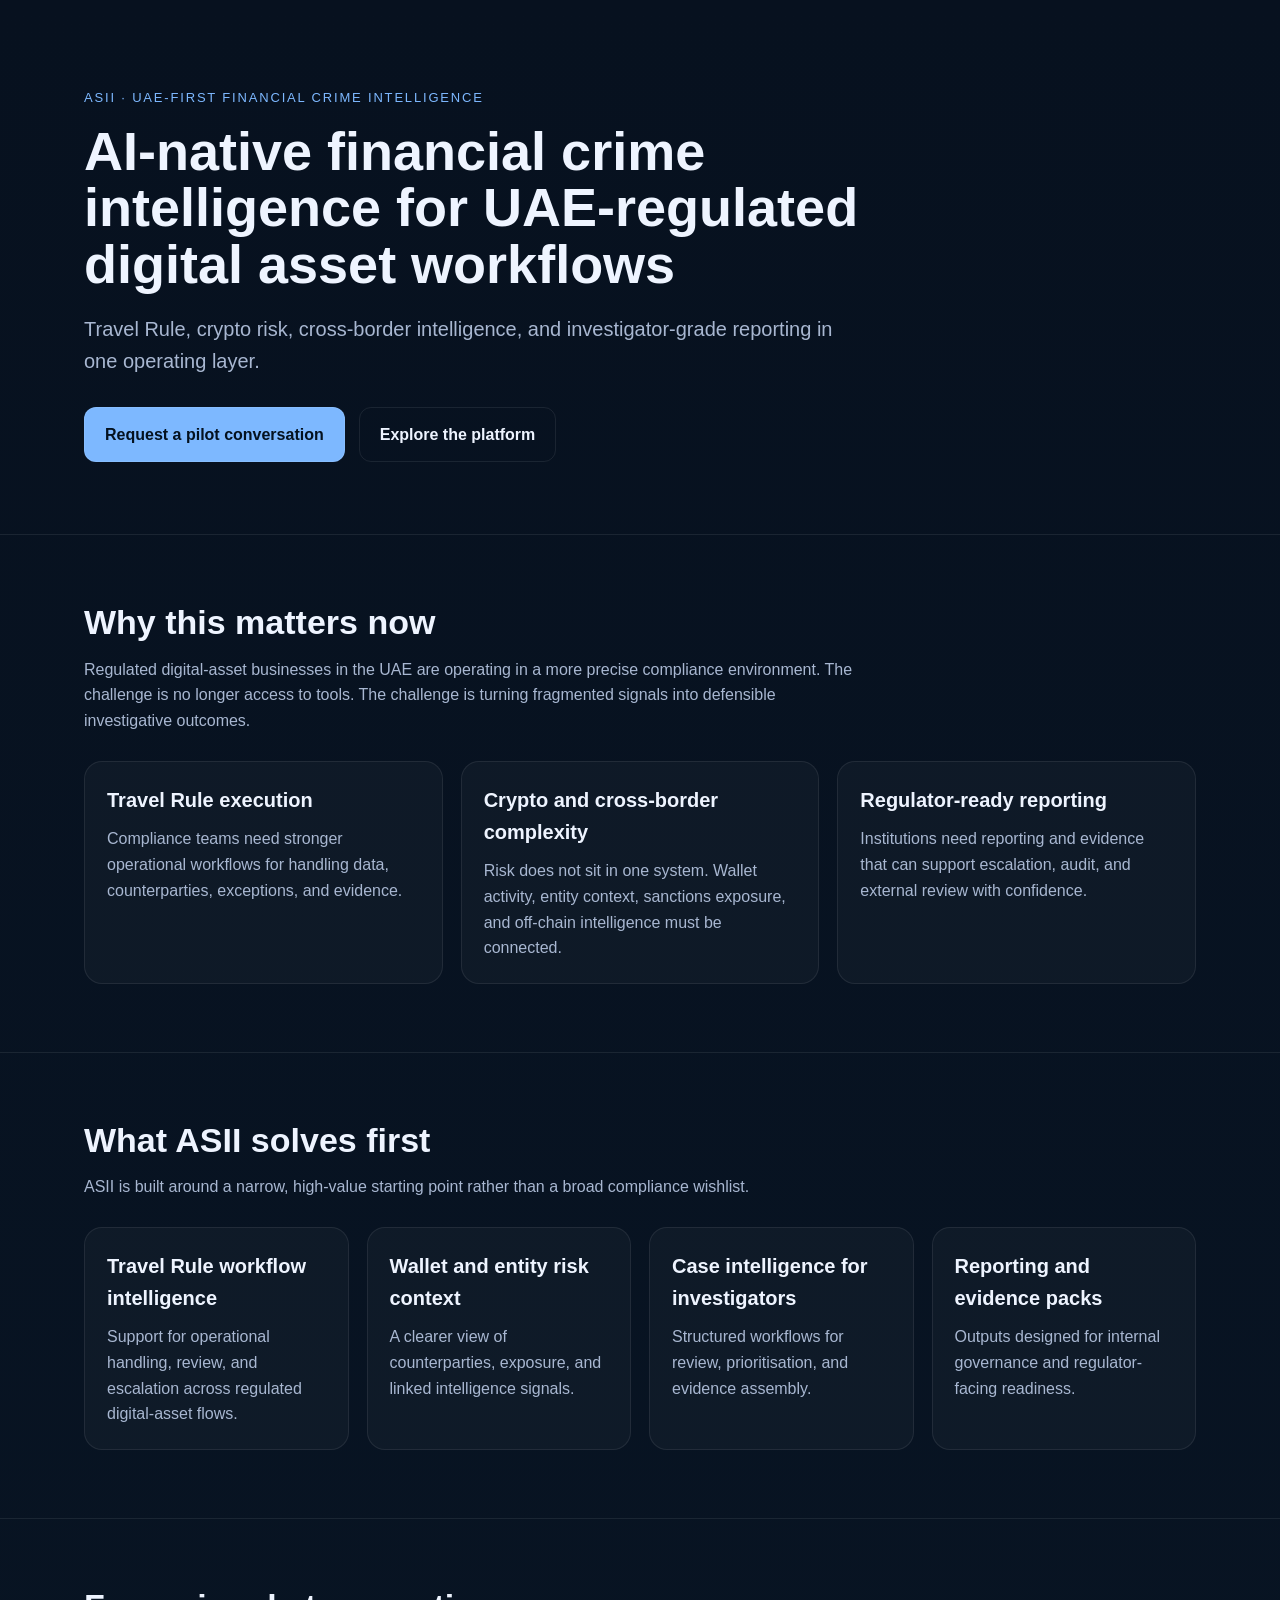
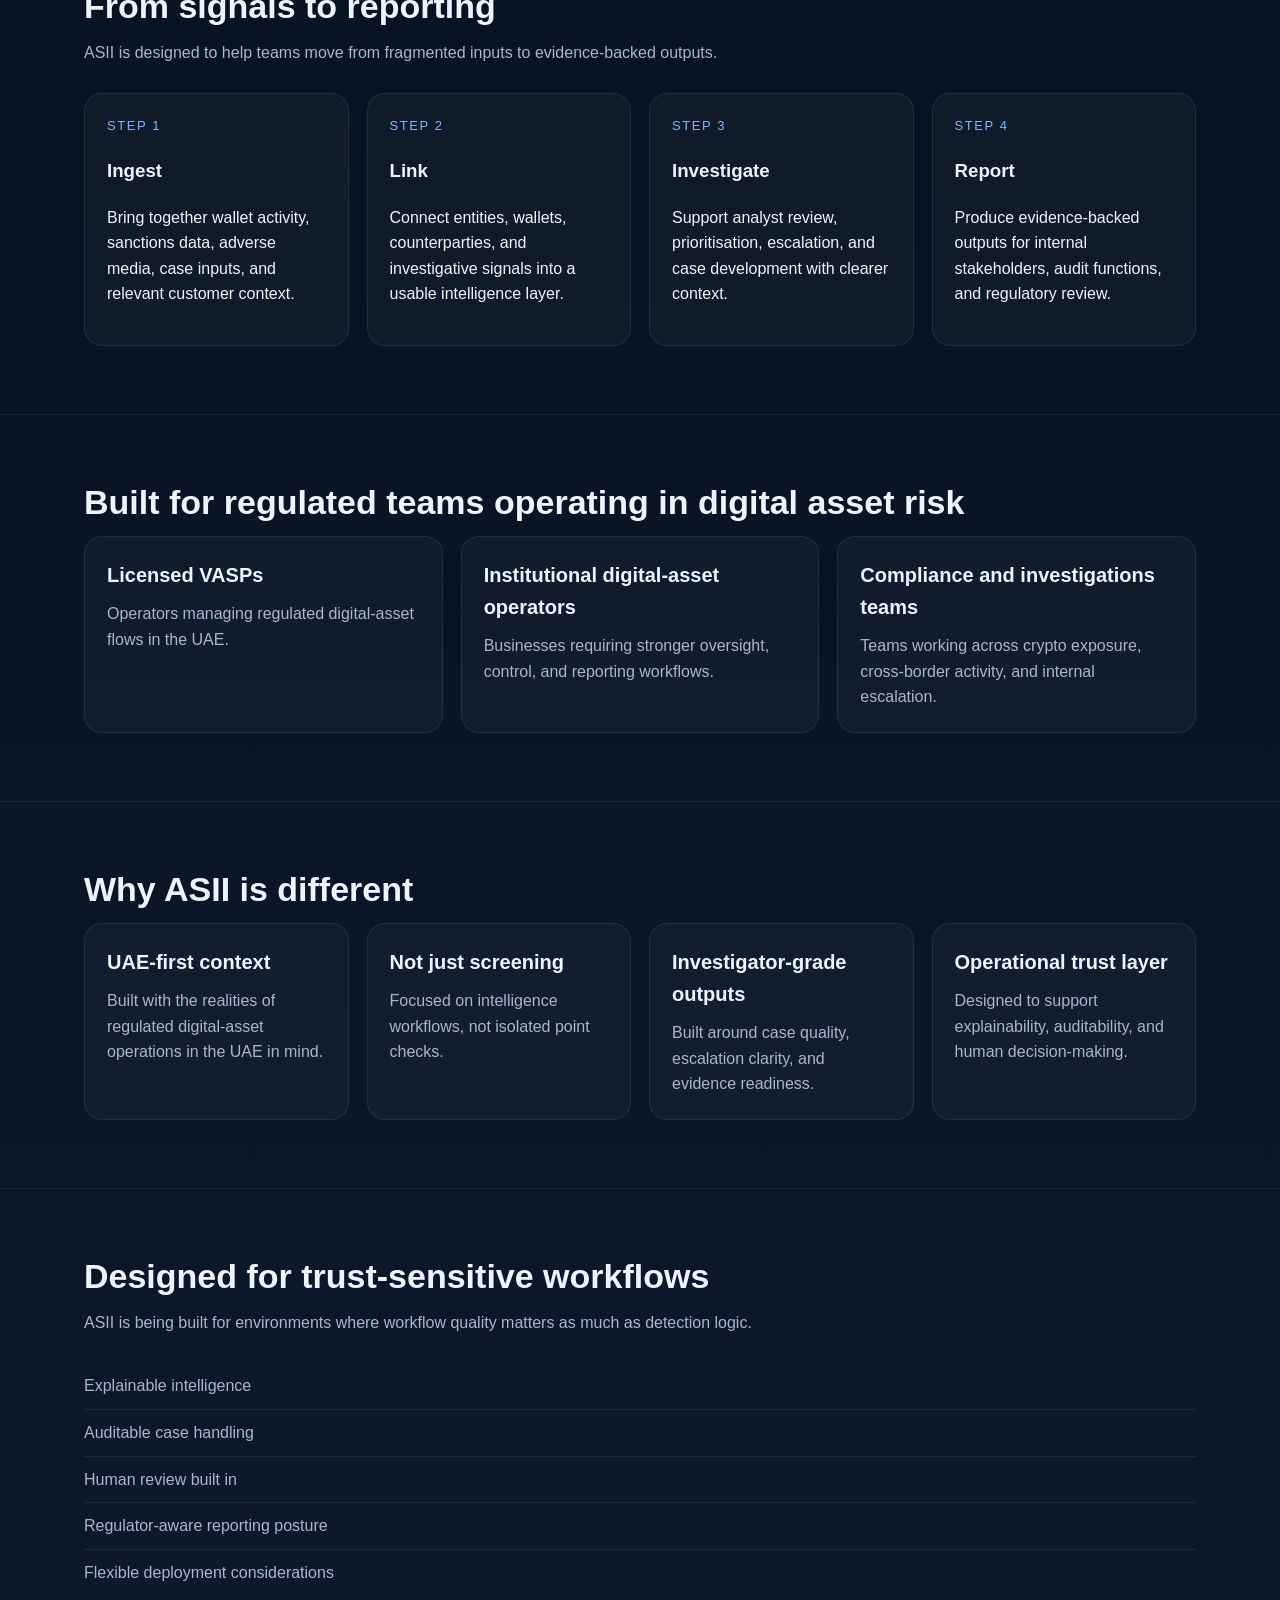
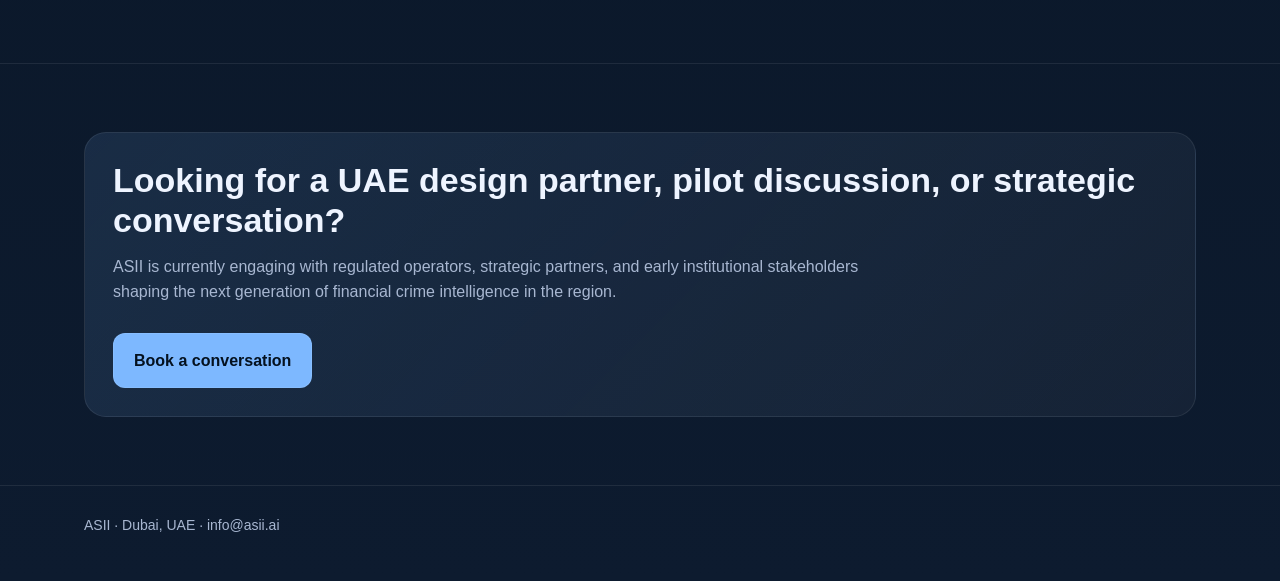
==== commit d8e91cf7: "Replace landing page with new ASII UAE-first institutional homepage" ====
--- a/index.html
+++ b/index.html
@@ -3,82 +3,213 @@
 <head>
   <meta charset="UTF-8" />
   <meta name="viewport" content="width=device-width, initial-scale=1.0" />
-  <meta name="description" content="ASII is an AI-native financial crime intelligence platform for the UAE and MENA." />
-  <title>ASII | Financial Crime Intelligence</title>
-  <link rel="stylesheet" href="styles.css" />
+  <title>ASII | AI-Native Financial Crime Intelligence</title>
+  <meta name="description" content="ASII is a UAE-first, AI-native financial crime intelligence platform for Travel Rule, crypto risk, cross-border intelligence, and regulator-ready reporting." />
+  <link rel="manifest" href="/manifest.webmanifest">
+  <style>
+    :root{
+      --bg:#07111f;
+      --bg2:#0d1b2f;
+      --card:#10233d;
+      --line:rgba(255,255,255,0.08);
+      --text:#eef4ff;
+      --muted:#a8b7d1;
+      --accent:#7db8ff;
+    }
+    *{box-sizing:border-box}
+    body{
+      margin:0;
+      font-family:Arial, Helvetica, sans-serif;
+      background:linear-gradient(180deg,var(--bg),#081423 50%, var(--bg2));
+      color:var(--text);
+      line-height:1.6;
+    }
+    .wrap{max-width:1160px;margin:0 auto;padding:0 24px}
+    .hero{padding:88px 0 72px;border-bottom:1px solid var(--line)}
+    .eyebrow{color:var(--accent);font-size:13px;letter-spacing:.14em;text-transform:uppercase;margin-bottom:14px}
+    h1{font-size:54px;line-height:1.05;margin:0 0 20px;max-width:900px}
+    .sub{color:var(--muted);font-size:20px;max-width:760px;margin-bottom:30px}
+    .cta-row{display:flex;gap:14px;flex-wrap:wrap}
+    .btn{display:inline-block;padding:14px 20px;border-radius:12px;text-decoration:none;font-weight:700;border:1px solid var(--line)}
+    .btn.primary{background:var(--accent);color:#04111f}
+    .btn.secondary{color:var(--text);background:transparent}
+    section{padding:68px 0;border-bottom:1px solid var(--line)}
+    h2{font-size:34px;line-height:1.15;margin:0 0 14px}
+    .lead{color:var(--muted);max-width:780px;margin:0 0 28px}
+    .grid-3,.grid-4{display:grid;gap:18px}
+    .grid-3{grid-template-columns:repeat(3,1fr)}
+    .grid-4{grid-template-columns:repeat(4,1fr)}
+    .card{background:rgba(255,255,255,0.03);border:1px solid var(--line);border-radius:18px;padding:22px}
+    .card h3{margin:0 0 10px;font-size:20px}
+    .card p{margin:0;color:var(--muted)}
+    .flow{display:grid;grid-template-columns:repeat(4,1fr);gap:18px}
+    .flow .step{background:rgba(255,255,255,0.03);border:1px solid var(--line);border-radius:18px;padding:22px}
+    .step .num{color:var(--accent);font-size:13px;letter-spacing:.12em;text-transform:uppercase;margin-bottom:10px}
+    ul.clean{list-style:none;padding:0;margin:0}
+    ul.clean li{padding:10px 0;border-bottom:1px solid var(--line);color:var(--muted)}
+    ul.clean li:last-child{border-bottom:none}
+    .cta-box{background:linear-gradient(135deg,rgba(125,184,255,.12),rgba(255,255,255,.04));border:1px solid var(--line);border-radius:22px;padding:28px}
+    footer{padding:28px 0 44px;color:var(--muted);font-size:14px}
+    @media (max-width: 980px){
+      h1{font-size:42px}
+      .grid-3,.grid-4,.flow{grid-template-columns:1fr 1fr}
+    }
+    @media (max-width: 680px){
+      h1{font-size:34px}
+      .sub{font-size:18px}
+      .grid-3,.grid-4,.flow{grid-template-columns:1fr}
+    }
+  </style>
 </head>
 <body>
-  <header>
-    <div class="container navbar">
-      <a class="logo" href="index.html">ASII</a>
-      <button class="menu-toggle" type="button">Menu</button>
-      <ul class="nav-links">
-        <li><a href="index.html">Home</a></li>
-        <li><a href="about.html">About</a></li>
-        <li><a href="services.html">Solutions</a></li>
-        <li><a href="insights.html">Insights</a></li>
-        <li><a href="contact.html">Contact</a></li>
+  <div class="hero">
+    <div class="wrap">
+      <div class="eyebrow">ASII · UAE-first financial crime intelligence</div>
+      <h1>AI-native financial crime intelligence for UAE-regulated digital asset workflows</h1>
+      <div class="sub">
+        Travel Rule, crypto risk, cross-border intelligence, and investigator-grade reporting in one operating layer.
+      </div>
+      <div class="cta-row">
+        <a href="mailto:info@asii.ai" class="btn primary">Request a pilot conversation</a>
+        <a href="#platform" class="btn secondary">Explore the platform</a>
+      </div>
+    </div>
+  </div>
+
+  <section>
+    <div class="wrap">
+      <h2>Why this matters now</h2>
+      <p class="lead">
+        Regulated digital-asset businesses in the UAE are operating in a more precise compliance environment. The challenge is no longer access to tools. The challenge is turning fragmented signals into defensible investigative outcomes.
+      </p>
+      <div class="grid-3">
+        <div class="card">
+          <h3>Travel Rule execution</h3>
+          <p>Compliance teams need stronger operational workflows for handling data, counterparties, exceptions, and evidence.</p>
+        </div>
+        <div class="card">
+          <h3>Crypto and cross-border complexity</h3>
+          <p>Risk does not sit in one system. Wallet activity, entity context, sanctions exposure, and off-chain intelligence must be connected.</p>
+        </div>
+        <div class="card">
+          <h3>Regulator-ready reporting</h3>
+          <p>Institutions need reporting and evidence that can support escalation, audit, and external review with confidence.</p>
+        </div>
+      </div>
+    </div>
+  </section>
+
+  <section id="platform">
+    <div class="wrap">
+      <h2>What ASII solves first</h2>
+      <p class="lead">
+        ASII is built around a narrow, high-value starting point rather than a broad compliance wishlist.
+      </p>
+      <div class="grid-4">
+        <div class="card">
+          <h3>Travel Rule workflow intelligence</h3>
+          <p>Support for operational handling, review, and escalation across regulated digital-asset flows.</p>
+        </div>
+        <div class="card">
+          <h3>Wallet and entity risk context</h3>
+          <p>A clearer view of counterparties, exposure, and linked intelligence signals.</p>
+        </div>
+        <div class="card">
+          <h3>Case intelligence for investigators</h3>
+          <p>Structured workflows for review, prioritisation, and evidence assembly.</p>
+        </div>
+        <div class="card">
+          <h3>Reporting and evidence packs</h3>
+          <p>Outputs designed for internal governance and regulator-facing readiness.</p>
+        </div>
+      </div>
+    </div>
+  </section>
+
+  <section>
+    <div class="wrap">
+      <h2>From signals to reporting</h2>
+      <p class="lead">ASII is designed to help teams move from fragmented inputs to evidence-backed outputs.</p>
+      <div class="flow">
+        <div class="step">
+          <div class="num">Step 1</div>
+          <h3>Ingest</h3>
+          <p>Bring together wallet activity, sanctions data, adverse media, case inputs, and relevant customer context.</p>
+        </div>
+        <div class="step">
+          <div class="num">Step 2</div>
+          <h3>Link</h3>
+          <p>Connect entities, wallets, counterparties, and investigative signals into a usable intelligence layer.</p>
+        </div>
+        <div class="step">
+          <div class="num">Step 3</div>
+          <h3>Investigate</h3>
+          <p>Support analyst review, prioritisation, escalation, and case development with clearer context.</p>
+        </div>
+        <div class="step">
+          <div class="num">Step 4</div>
+          <h3>Report</h3>
+          <p>Produce evidence-backed outputs for internal stakeholders, audit functions, and regulatory review.</p>
+        </div>
+      </div>
+    </div>
+  </section>
+
+  <section>
+    <div class="wrap">
+      <h2>Built for regulated teams operating in digital asset risk</h2>
+      <div class="grid-3">
+        <div class="card"><h3>Licensed VASPs</h3><p>Operators managing regulated digital-asset flows in the UAE.</p></div>
+        <div class="card"><h3>Institutional digital-asset operators</h3><p>Businesses requiring stronger oversight, control, and reporting workflows.</p></div>
+        <div class="card"><h3>Compliance and investigations teams</h3><p>Teams working across crypto exposure, cross-border activity, and internal escalation.</p></div>
+      </div>
+    </div>
+  </section>
+
+  <section>
+    <div class="wrap">
+      <h2>Why ASII is different</h2>
+      <div class="grid-4">
+        <div class="card"><h3>UAE-first context</h3><p>Built with the realities of regulated digital-asset operations in the UAE in mind.</p></div>
+        <div class="card"><h3>Not just screening</h3><p>Focused on intelligence workflows, not isolated point checks.</p></div>
+        <div class="card"><h3>Investigator-grade outputs</h3><p>Built around case quality, escalation clarity, and evidence readiness.</p></div>
+        <div class="card"><h3>Operational trust layer</h3><p>Designed to support explainability, auditability, and human decision-making.</p></div>
+      </div>
+    </div>
+  </section>
+
+  <section>
+    <div class="wrap">
+      <h2>Designed for trust-sensitive workflows</h2>
+      <p class="lead">
+        ASII is being built for environments where workflow quality matters as much as detection logic.
+      </p>
+      <ul class="clean">
+        <li>Explainable intelligence</li>
+        <li>Auditable case handling</li>
+        <li>Human review built in</li>
+        <li>Regulator-aware reporting posture</li>
+        <li>Flexible deployment considerations</li>
       </ul>
     </div>
-  </header>
-
-  <main>
-    <section class="hero">
-      <div class="container hero-grid">
-        <div>
-          <div class="badge">UAE-first | AI-native | Regulator-ready</div>
-          <h1>Financial crime intelligence infrastructure for the UAE and MENA.</h1>
-          <p class="lead">
-            ASII helps regulated institutions strengthen AML/CFT, crypto risk, sanctions,
-            Travel Rule intelligence, investigations, and regulator-ready reporting.
-          </p>
-          <div class="cta-group">
-            <a class="btn btn-primary" href="services.html">Explore Solutions</a>
-            <a class="btn btn-secondary" href="contact.html">Contact ASII</a>
-          </div>
-        </div>
-        <aside class="panel">
-          <h3>Core Areas</h3>
-          <ul class="clean">
-            <li>AML/CFT intelligence workflows</li>
-            <li>Crypto risk and Travel Rule support</li>
-            <li>Sanctions and adverse media intelligence</li>
-            <li>Cross-border case intelligence</li>
-            <li>Regulator-ready reporting</li>
-          </ul>
-        </aside>
-      </div>
-    </section>
-
-    <section>
-      <div class="container">
-        <h2>Why ASII</h2>
-        <div class="card-grid">
-          <article class="card">
-            <h3>AI-native operations</h3>
-            <p>Operational workflows designed for speed, defensibility, and intelligence depth.</p>
-          </article>
-          <article class="card">
-            <h3>Regional relevance</h3>
-            <p>Built with UAE-first market logic and MENA execution in mind.</p>
-          </article>
-          <article class="card">
-            <h3>Institutional trust</h3>
-            <p>Designed for regulated institutions that need auditable, decision-ready outputs.</p>
-          </article>
-        </div>
-      </div>
-    </section>
-  </main>
+  </section>
+
+  <section>
+    <div class="wrap">
+      <div class="cta-box">
+        <h2>Looking for a UAE design partner, pilot discussion, or strategic conversation?</h2>
+        <p class="lead">
+          ASII is currently engaging with regulated operators, strategic partners, and early institutional stakeholders shaping the next generation of financial crime intelligence in the region.
+        </p>
+        <a href="mailto:info@asii.ai" class="btn primary">Book a conversation</a>
+      </div>
+    </div>
+  </section>
 
   <footer>
-    <div class="container footer-row">
-      <div>© <span id="year"></span> ASII. All rights reserved.</div>
-      <div>Dubai, UAE</div>
+    <div class="wrap">
+      ASII · Dubai, UAE · info@asii.ai
     </div>
   </footer>
-
-  <button class="back-to-top" type="button">Top</button>
-  <script src="script.js"></script>
 </body>
 </html>
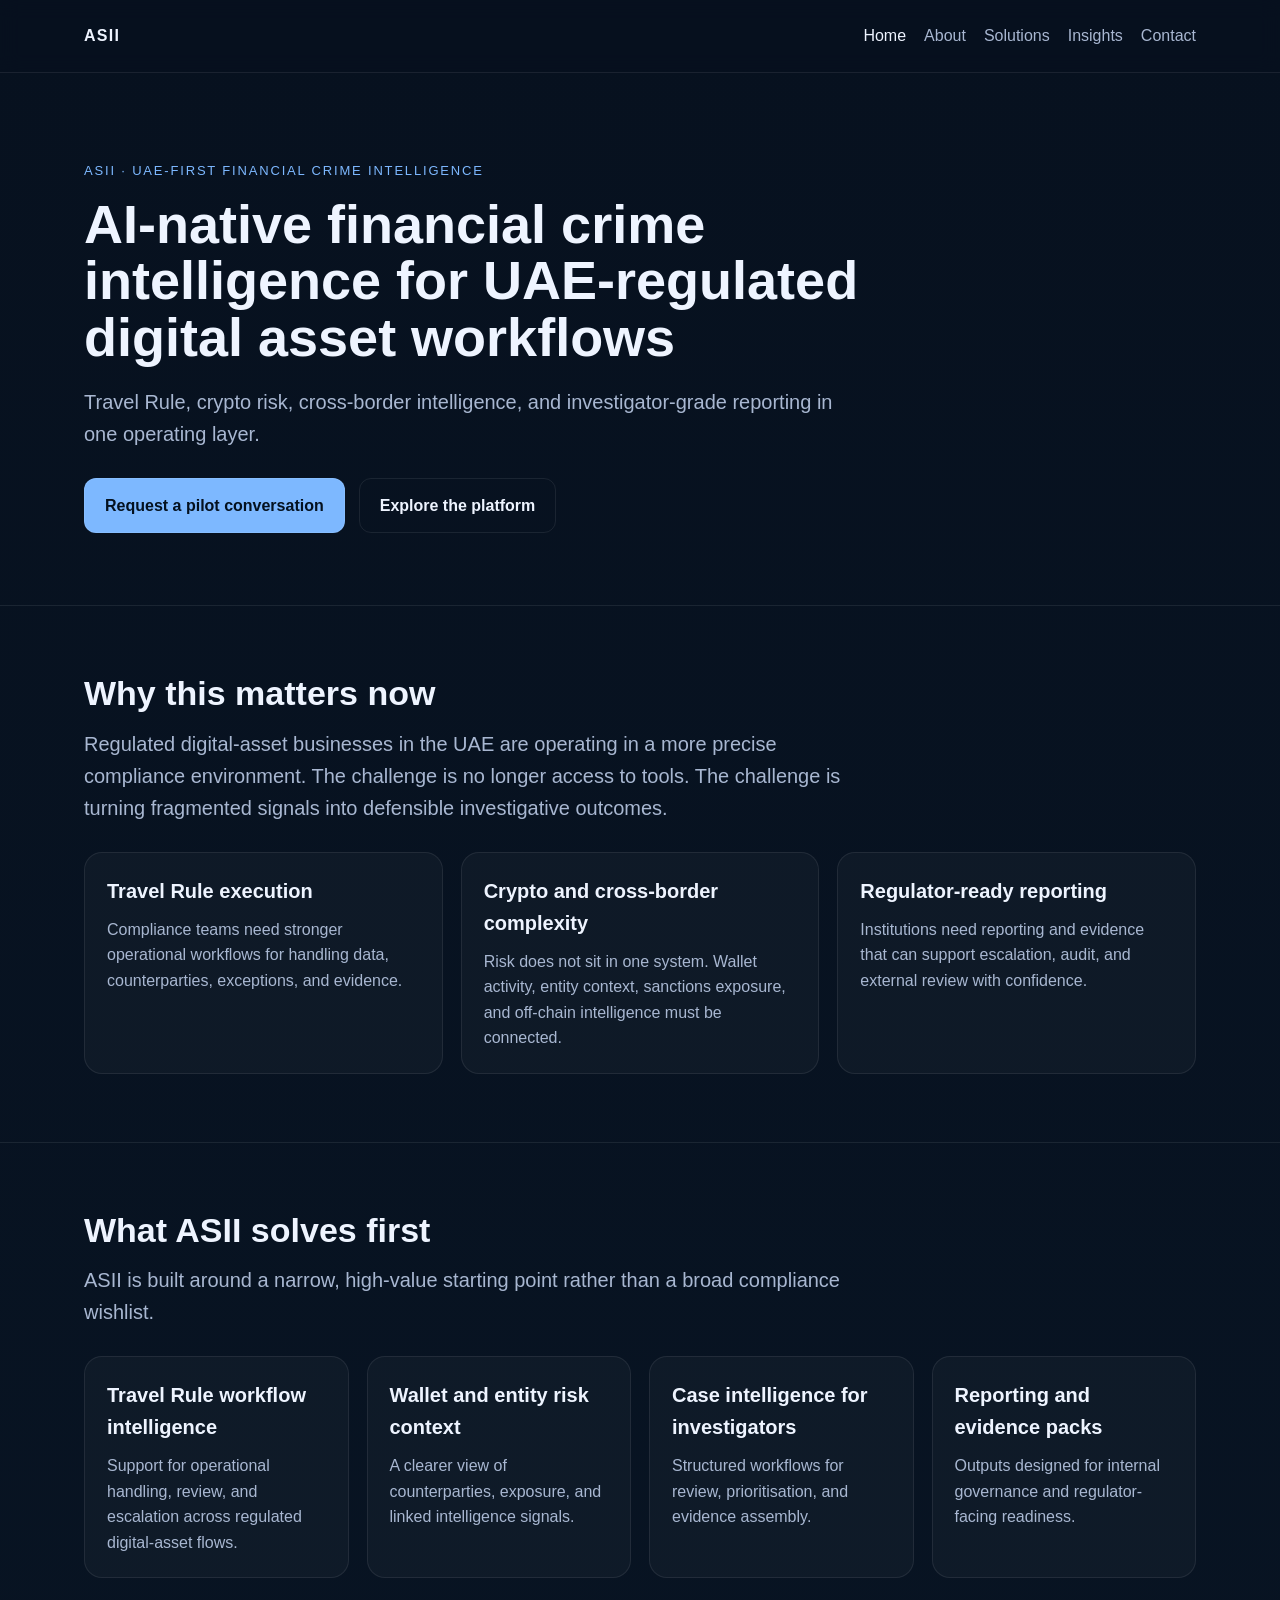
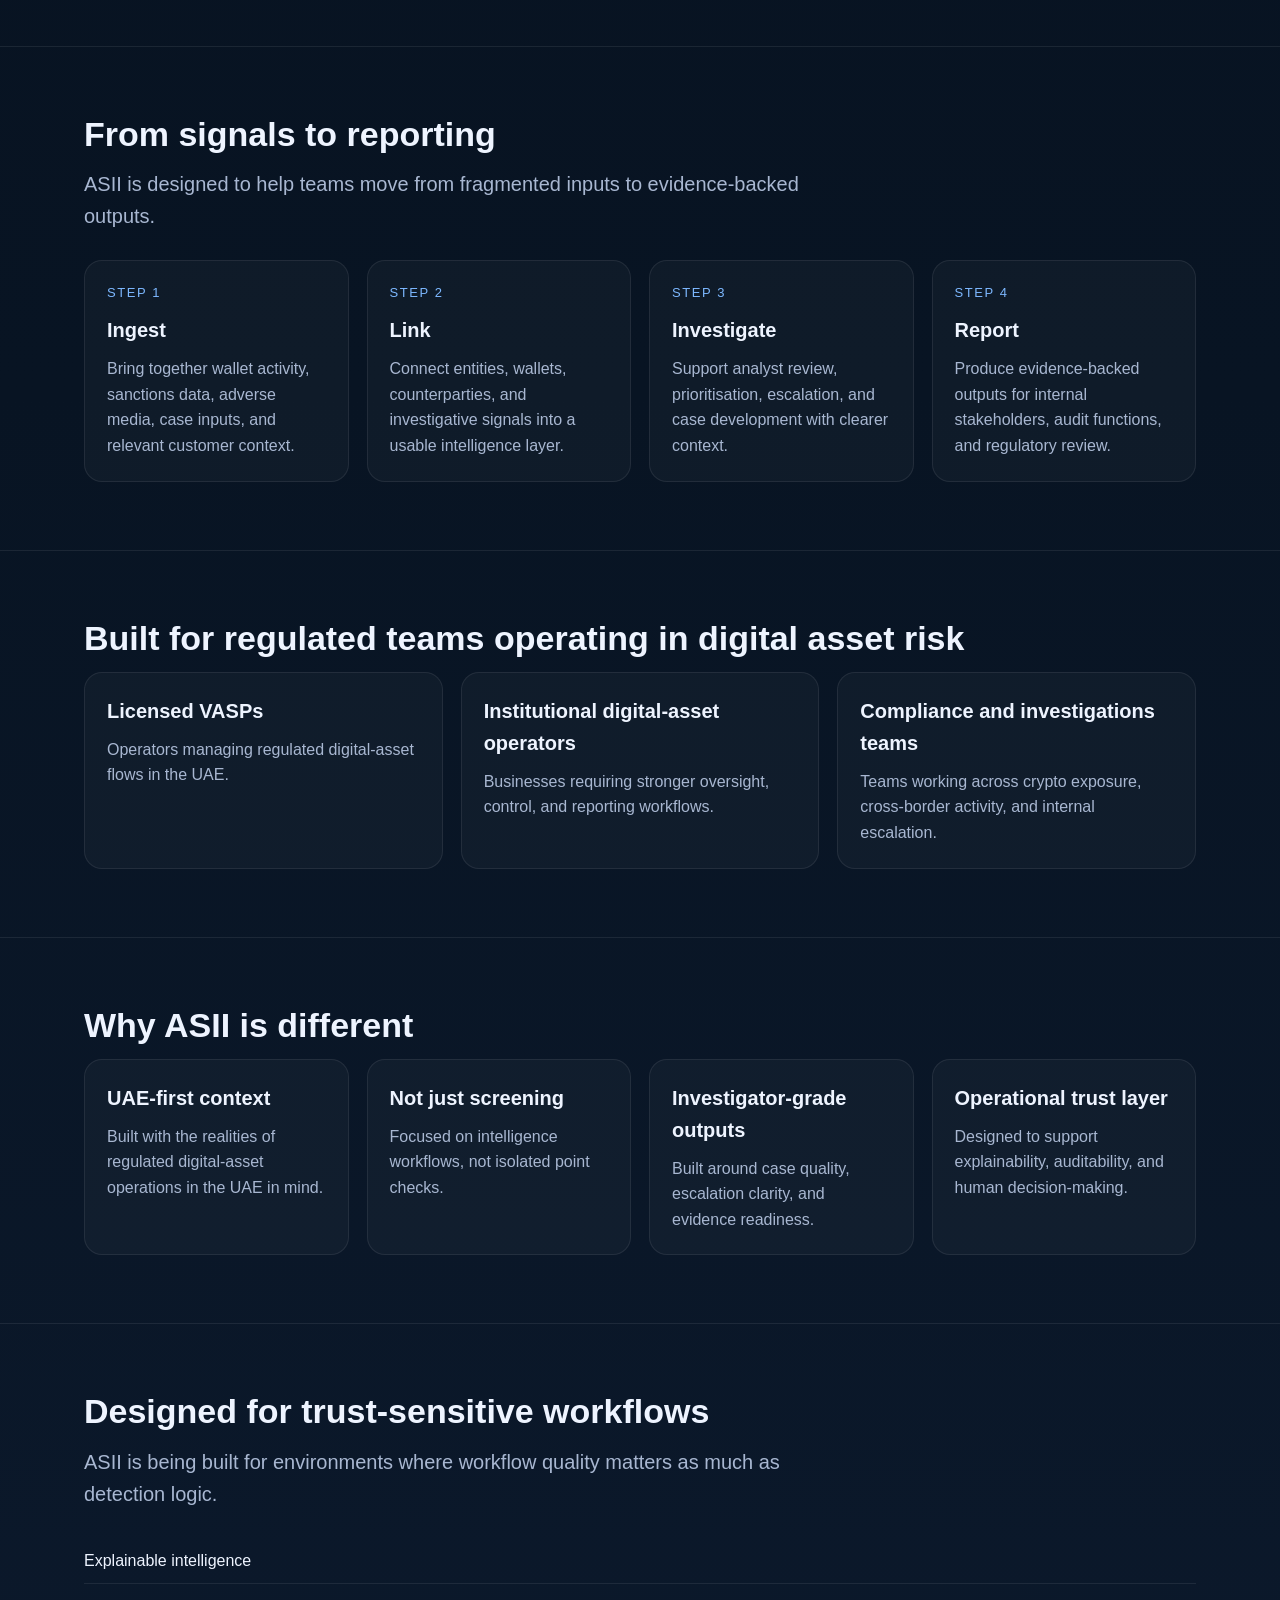
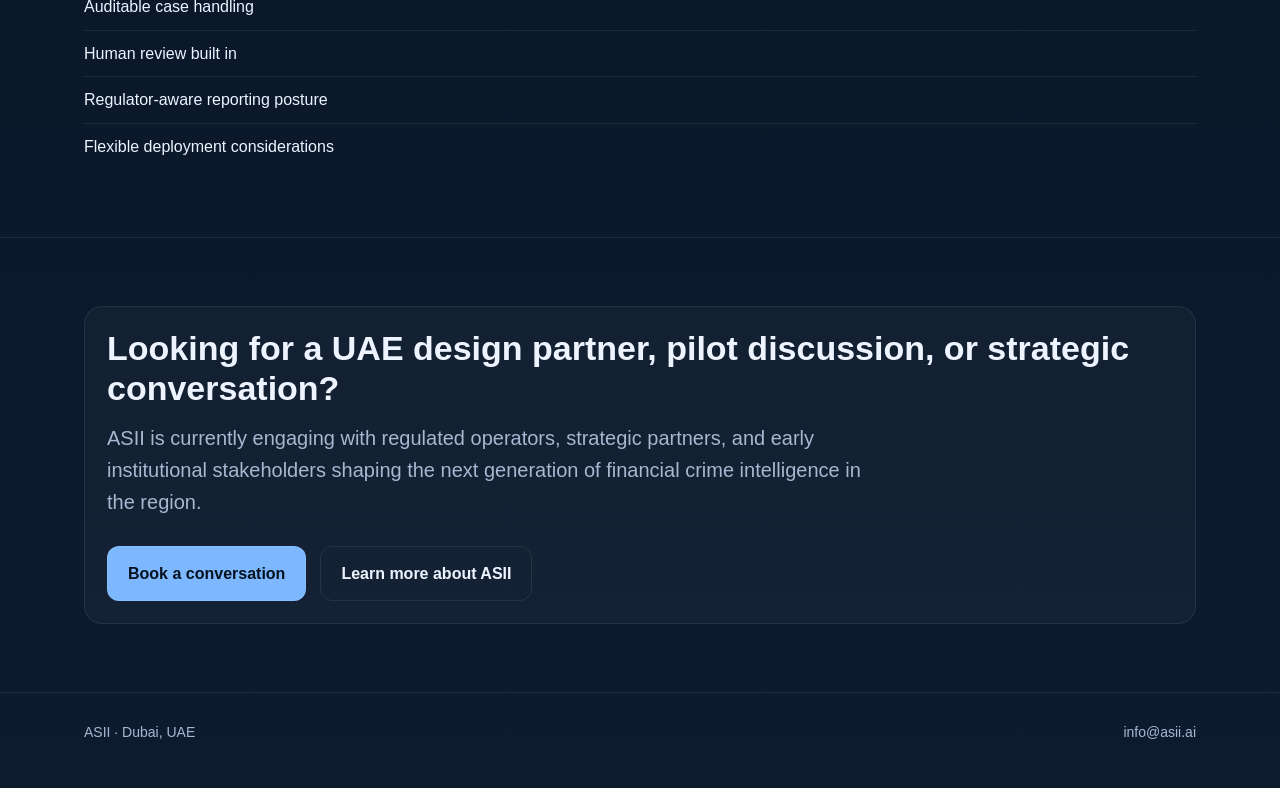
==== commit 2ed1d346: "Upgrade homepage to shared professional site system" ====
--- a/index.html
+++ b/index.html
@@ -6,82 +6,38 @@
   <title>ASII | AI-Native Financial Crime Intelligence</title>
   <meta name="description" content="ASII is a UAE-first, AI-native financial crime intelligence platform for Travel Rule, crypto risk, cross-border intelligence, and regulator-ready reporting." />
   <link rel="manifest" href="/manifest.webmanifest">
-  <style>
-    :root{
-      --bg:#07111f;
-      --bg2:#0d1b2f;
-      --card:#10233d;
-      --line:rgba(255,255,255,0.08);
-      --text:#eef4ff;
-      --muted:#a8b7d1;
-      --accent:#7db8ff;
-    }
-    *{box-sizing:border-box}
-    body{
-      margin:0;
-      font-family:Arial, Helvetica, sans-serif;
-      background:linear-gradient(180deg,var(--bg),#081423 50%, var(--bg2));
-      color:var(--text);
-      line-height:1.6;
-    }
-    .wrap{max-width:1160px;margin:0 auto;padding:0 24px}
-    .hero{padding:88px 0 72px;border-bottom:1px solid var(--line)}
-    .eyebrow{color:var(--accent);font-size:13px;letter-spacing:.14em;text-transform:uppercase;margin-bottom:14px}
-    h1{font-size:54px;line-height:1.05;margin:0 0 20px;max-width:900px}
-    .sub{color:var(--muted);font-size:20px;max-width:760px;margin-bottom:30px}
-    .cta-row{display:flex;gap:14px;flex-wrap:wrap}
-    .btn{display:inline-block;padding:14px 20px;border-radius:12px;text-decoration:none;font-weight:700;border:1px solid var(--line)}
-    .btn.primary{background:var(--accent);color:#04111f}
-    .btn.secondary{color:var(--text);background:transparent}
-    section{padding:68px 0;border-bottom:1px solid var(--line)}
-    h2{font-size:34px;line-height:1.15;margin:0 0 14px}
-    .lead{color:var(--muted);max-width:780px;margin:0 0 28px}
-    .grid-3,.grid-4{display:grid;gap:18px}
-    .grid-3{grid-template-columns:repeat(3,1fr)}
-    .grid-4{grid-template-columns:repeat(4,1fr)}
-    .card{background:rgba(255,255,255,0.03);border:1px solid var(--line);border-radius:18px;padding:22px}
-    .card h3{margin:0 0 10px;font-size:20px}
-    .card p{margin:0;color:var(--muted)}
-    .flow{display:grid;grid-template-columns:repeat(4,1fr);gap:18px}
-    .flow .step{background:rgba(255,255,255,0.03);border:1px solid var(--line);border-radius:18px;padding:22px}
-    .step .num{color:var(--accent);font-size:13px;letter-spacing:.12em;text-transform:uppercase;margin-bottom:10px}
-    ul.clean{list-style:none;padding:0;margin:0}
-    ul.clean li{padding:10px 0;border-bottom:1px solid var(--line);color:var(--muted)}
-    ul.clean li:last-child{border-bottom:none}
-    .cta-box{background:linear-gradient(135deg,rgba(125,184,255,.12),rgba(255,255,255,.04));border:1px solid var(--line);border-radius:22px;padding:28px}
-    footer{padding:28px 0 44px;color:var(--muted);font-size:14px}
-    @media (max-width: 980px){
-      h1{font-size:42px}
-      .grid-3,.grid-4,.flow{grid-template-columns:1fr 1fr}
-    }
-    @media (max-width: 680px){
-      h1{font-size:34px}
-      .sub{font-size:18px}
-      .grid-3,.grid-4,.flow{grid-template-columns:1fr}
-    }
-  </style>
+  <link rel="stylesheet" href="styles.css" />
 </head>
 <body>
-  <div class="hero">
+  <header class="site-header">
+    <div class="wrap navbar">
+      <a class="logo" href="index.html">ASII</a>
+      <ul class="nav-links">
+        <li><a class="active" href="index.html">Home</a></li>
+        <li><a href="about.html">About</a></li>
+        <li><a href="services.html">Solutions</a></li>
+        <li><a href="insights.html">Insights</a></li>
+        <li><a href="contact.html">Contact</a></li>
+      </ul>
+    </div>
+  </header>
+
+  <section class="hero">
     <div class="wrap">
       <div class="eyebrow">ASII · UAE-first financial crime intelligence</div>
       <h1>AI-native financial crime intelligence for UAE-regulated digital asset workflows</h1>
-      <div class="sub">
-        Travel Rule, crypto risk, cross-border intelligence, and investigator-grade reporting in one operating layer.
-      </div>
+      <p class="sub">Travel Rule, crypto risk, cross-border intelligence, and investigator-grade reporting in one operating layer.</p>
       <div class="cta-row">
-        <a href="mailto:info@asii.ai" class="btn primary">Request a pilot conversation</a>
-        <a href="#platform" class="btn secondary">Explore the platform</a>
+        <a href="contact.html" class="btn primary">Request a pilot conversation</a>
+        <a href="services.html" class="btn secondary">Explore the platform</a>
       </div>
     </div>
-  </div>
+  </section>
 
   <section>
     <div class="wrap">
       <h2>Why this matters now</h2>
-      <p class="lead">
-        Regulated digital-asset businesses in the UAE are operating in a more precise compliance environment. The challenge is no longer access to tools. The challenge is turning fragmented signals into defensible investigative outcomes.
-      </p>
+      <p class="lead">Regulated digital-asset businesses in the UAE are operating in a more precise compliance environment. The challenge is no longer access to tools. The challenge is turning fragmented signals into defensible investigative outcomes.</p>
       <div class="grid-3">
         <div class="card">
           <h3>Travel Rule execution</h3>
@@ -99,12 +55,10 @@
     </div>
   </section>
 
-  <section id="platform">
+  <section>
     <div class="wrap">
       <h2>What ASII solves first</h2>
-      <p class="lead">
-        ASII is built around a narrow, high-value starting point rather than a broad compliance wishlist.
-      </p>
+      <p class="lead">ASII is built around a narrow, high-value starting point rather than a broad compliance wishlist.</p>
       <div class="grid-4">
         <div class="card">
           <h3>Travel Rule workflow intelligence</h3>
@@ -181,9 +135,7 @@
   <section>
     <div class="wrap">
       <h2>Designed for trust-sensitive workflows</h2>
-      <p class="lead">
-        ASII is being built for environments where workflow quality matters as much as detection logic.
-      </p>
+      <p class="lead">ASII is being built for environments where workflow quality matters as much as detection logic.</p>
       <ul class="clean">
         <li>Explainable intelligence</li>
         <li>Auditable case handling</li>
@@ -198,17 +150,19 @@
     <div class="wrap">
       <div class="cta-box">
         <h2>Looking for a UAE design partner, pilot discussion, or strategic conversation?</h2>
-        <p class="lead">
-          ASII is currently engaging with regulated operators, strategic partners, and early institutional stakeholders shaping the next generation of financial crime intelligence in the region.
-        </p>
-        <a href="mailto:info@asii.ai" class="btn primary">Book a conversation</a>
+        <p class="lead">ASII is currently engaging with regulated operators, strategic partners, and early institutional stakeholders shaping the next generation of financial crime intelligence in the region.</p>
+        <div class="cta-row">
+          <a href="contact.html" class="btn primary">Book a conversation</a>
+          <a href="about.html" class="btn secondary">Learn more about ASII</a>
+        </div>
       </div>
     </div>
   </section>
 
   <footer>
-    <div class="wrap">
-      ASII · Dubai, UAE · info@asii.ai
+    <div class="wrap footer-row">
+      <div>ASII · Dubai, UAE</div>
+      <div>info@asii.ai</div>
     </div>
   </footer>
 </body>
--- a/styles.css
+++ b/styles.css
@@ -0,0 +1,297 @@
+:root {
+  --bg: #07111f;
+  --bg2: #0d1b2f;
+  --card: #10233d;
+  --line: rgba(255, 255, 255, 0.08);
+  --text: #eef4ff;
+  --muted: #a8b7d1;
+  --accent: #7db8ff;
+  --accent-soft: rgba(125, 184, 255, 0.12);
+}
+
+* {
+  box-sizing: border-box;
+}
+
+html {
+  scroll-behavior: smooth;
+}
+
+body {
+  margin: 0;
+  font-family: Arial, Helvetica, sans-serif;
+  background: linear-gradient(180deg, var(--bg), #081423 50%, var(--bg2));
+  color: var(--text);
+  line-height: 1.6;
+}
+
+a {
+  color: inherit;
+}
+
+.wrap {
+  max-width: 1160px;
+  margin: 0 auto;
+  padding: 0 24px;
+}
+
+.site-header {
+  position: sticky;
+  top: 0;
+  z-index: 20;
+  backdrop-filter: blur(10px);
+  background: rgba(7, 17, 31, 0.82);
+  border-bottom: 1px solid var(--line);
+}
+
+.navbar {
+  min-height: 72px;
+  display: flex;
+  align-items: center;
+  justify-content: space-between;
+  gap: 20px;
+}
+
+.logo {
+  text-decoration: none;
+  font-weight: 800;
+  letter-spacing: 0.08em;
+}
+
+.nav-links {
+  list-style: none;
+  display: flex;
+  flex-wrap: wrap;
+  gap: 18px;
+  margin: 0;
+  padding: 0;
+}
+
+.nav-links a {
+  text-decoration: none;
+  color: var(--muted);
+}
+
+.nav-links a:hover,
+.nav-links a.active {
+  color: var(--text);
+}
+
+.hero {
+  padding: 88px 0 72px;
+  border-bottom: 1px solid var(--line);
+}
+
+.page-hero {
+  padding: 72px 0 48px;
+  border-bottom: 1px solid var(--line);
+}
+
+.eyebrow {
+  color: var(--accent);
+  font-size: 13px;
+  letter-spacing: 0.14em;
+  text-transform: uppercase;
+  margin-bottom: 14px;
+}
+
+h1 {
+  font-size: 54px;
+  line-height: 1.05;
+  margin: 0 0 20px;
+  max-width: 920px;
+}
+
+h2 {
+  font-size: 34px;
+  line-height: 1.15;
+  margin: 0 0 14px;
+}
+
+h3 {
+  margin: 0 0 10px;
+  font-size: 20px;
+}
+
+.sub,
+.lead,
+.intro {
+  color: var(--muted);
+  font-size: 20px;
+  max-width: 780px;
+  margin: 0 0 28px;
+}
+
+.intro {
+  font-size: 18px;
+}
+
+section {
+  padding: 68px 0;
+  border-bottom: 1px solid var(--line);
+}
+
+.grid-2,
+.grid-3,
+.grid-4 {
+  display: grid;
+  gap: 18px;
+}
+
+.grid-2 {
+  grid-template-columns: repeat(2, 1fr);
+}
+
+.grid-3 {
+  grid-template-columns: repeat(3, 1fr);
+}
+
+.grid-4 {
+  grid-template-columns: repeat(4, 1fr);
+}
+
+.card,
+.step,
+.panel,
+.cta-box {
+  background: rgba(255, 255, 255, 0.03);
+  border: 1px solid var(--line);
+  border-radius: 18px;
+  padding: 22px;
+}
+
+.card p,
+.step p,
+.panel p,
+.copy p,
+.copy li {
+  color: var(--muted);
+}
+
+.card p,
+.step p,
+.panel p {
+  margin: 0;
+}
+
+.flow {
+  display: grid;
+  grid-template-columns: repeat(4, 1fr);
+  gap: 18px;
+}
+
+.step .num {
+  color: var(--accent);
+  font-size: 13px;
+  letter-spacing: 0.12em;
+  text-transform: uppercase;
+  margin-bottom: 10px;
+}
+
+.cta-row {
+  display: flex;
+  gap: 14px;
+  flex-wrap: wrap;
+}
+
+.btn {
+  display: inline-block;
+  padding: 14px 20px;
+  border-radius: 12px;
+  text-decoration: none;
+  font-weight: 700;
+  border: 1px solid var(--line);
+}
+
+.btn.primary {
+  background: var(--accent);
+  color: #04111f;
+}
+
+.btn.secondary {
+  color: var(--text);
+  background: transparent;
+}
+
+.copy ul,
+.clean {
+  list-style: none;
+  padding: 0;
+  margin: 0;
+}
+
+.copy ul li,
+.clean li {
+  padding: 10px 0;
+  border-bottom: 1px solid var(--line);
+}
+
+.copy ul li:last-child,
+.clean li:last-child {
+  border-bottom: none;
+}
+
+.metric {
+  font-size: 30px;
+  font-weight: 800;
+  margin-bottom: 8px;
+}
+
+.kicker {
+  font-size: 13px;
+  color: var(--accent);
+  text-transform: uppercase;
+  letter-spacing: 0.12em;
+  margin-bottom: 8px;
+}
+
+footer {
+  padding: 28px 0 44px;
+  color: var(--muted);
+  font-size: 14px;
+}
+
+.footer-row {
+  display: flex;
+  justify-content: space-between;
+  gap: 20px;
+  flex-wrap: wrap;
+}
+
+@media (max-width: 980px) {
+  h1 {
+    font-size: 42px;
+  }
+
+  .grid-2,
+  .grid-3,
+  .grid-4,
+  .flow {
+    grid-template-columns: 1fr 1fr;
+  }
+}
+
+@media (max-width: 680px) {
+  h1 {
+    font-size: 34px;
+  }
+
+  .sub,
+  .lead,
+  .intro {
+    font-size: 18px;
+  }
+
+  .grid-2,
+  .grid-3,
+  .grid-4,
+  .flow {
+    grid-template-columns: 1fr;
+  }
+
+  .navbar {
+    align-items: flex-start;
+    flex-direction: column;
+    padding: 16px 0;
+  }
+}
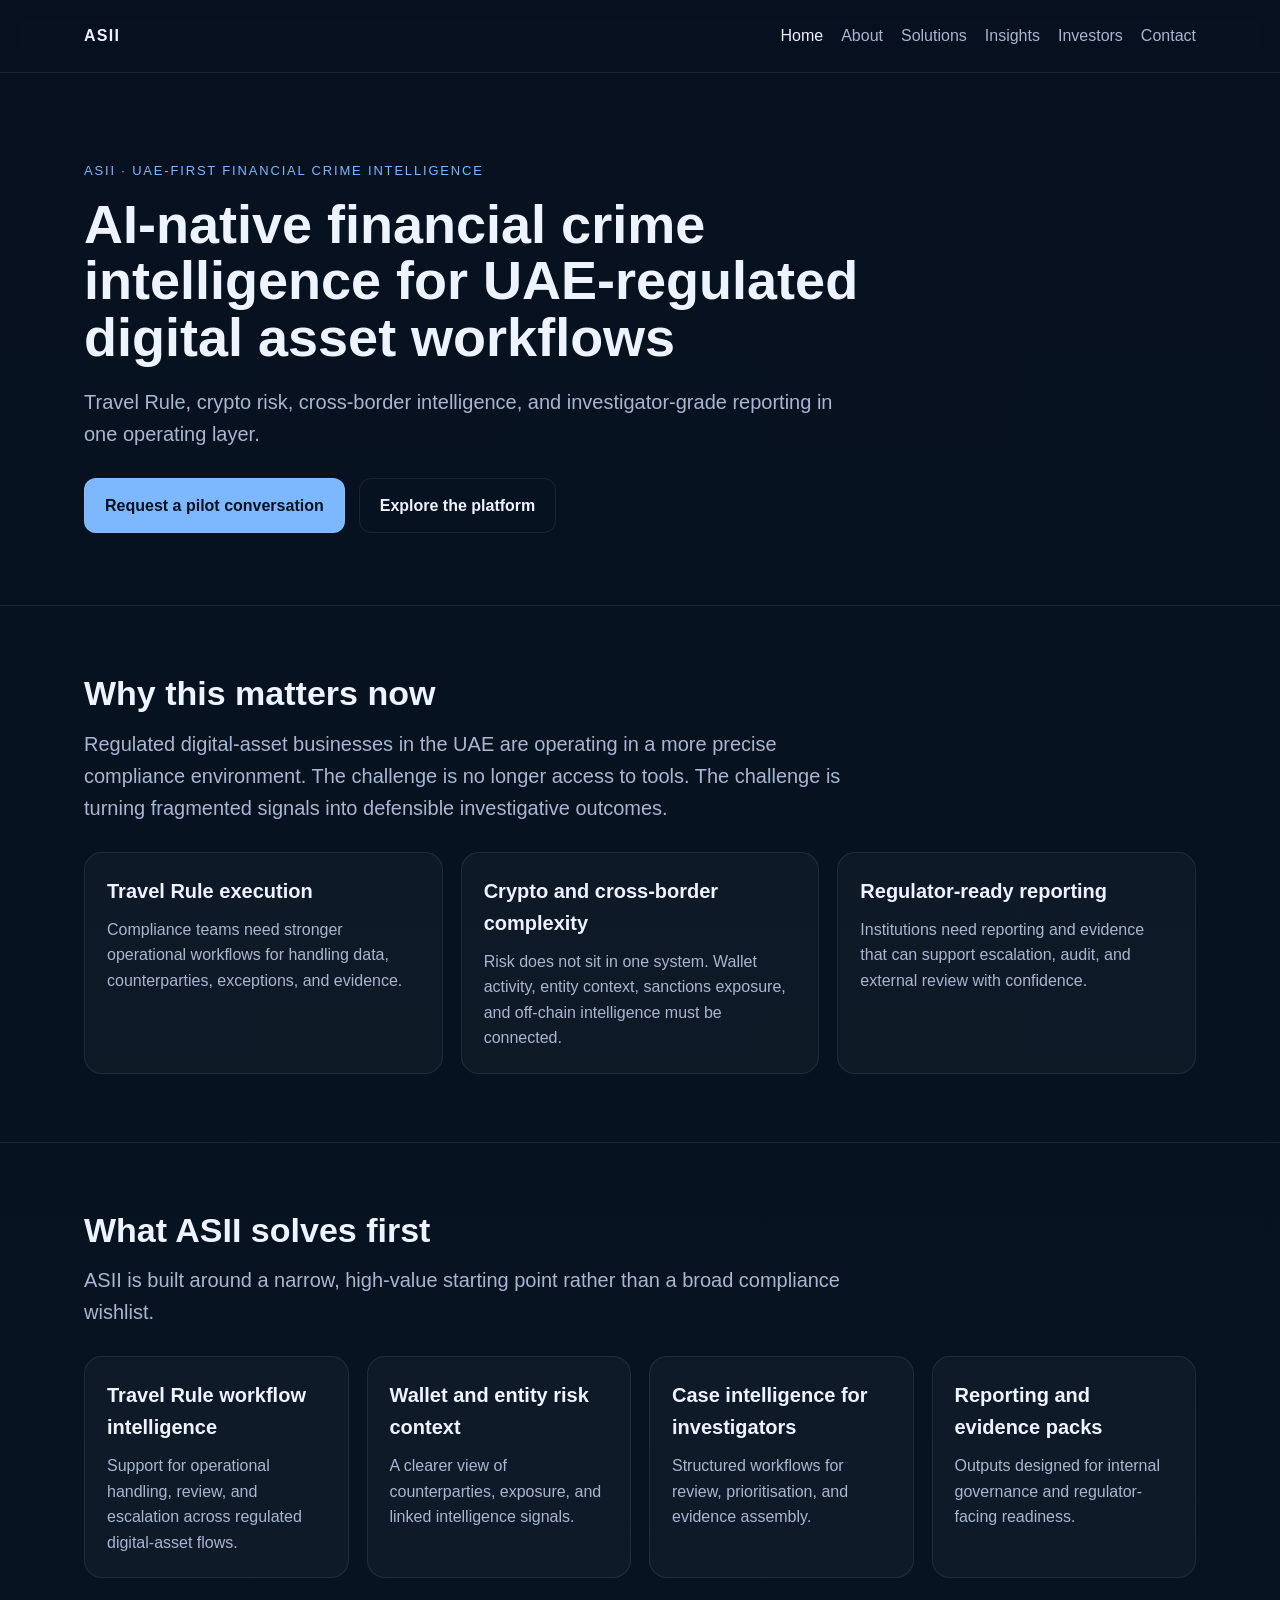
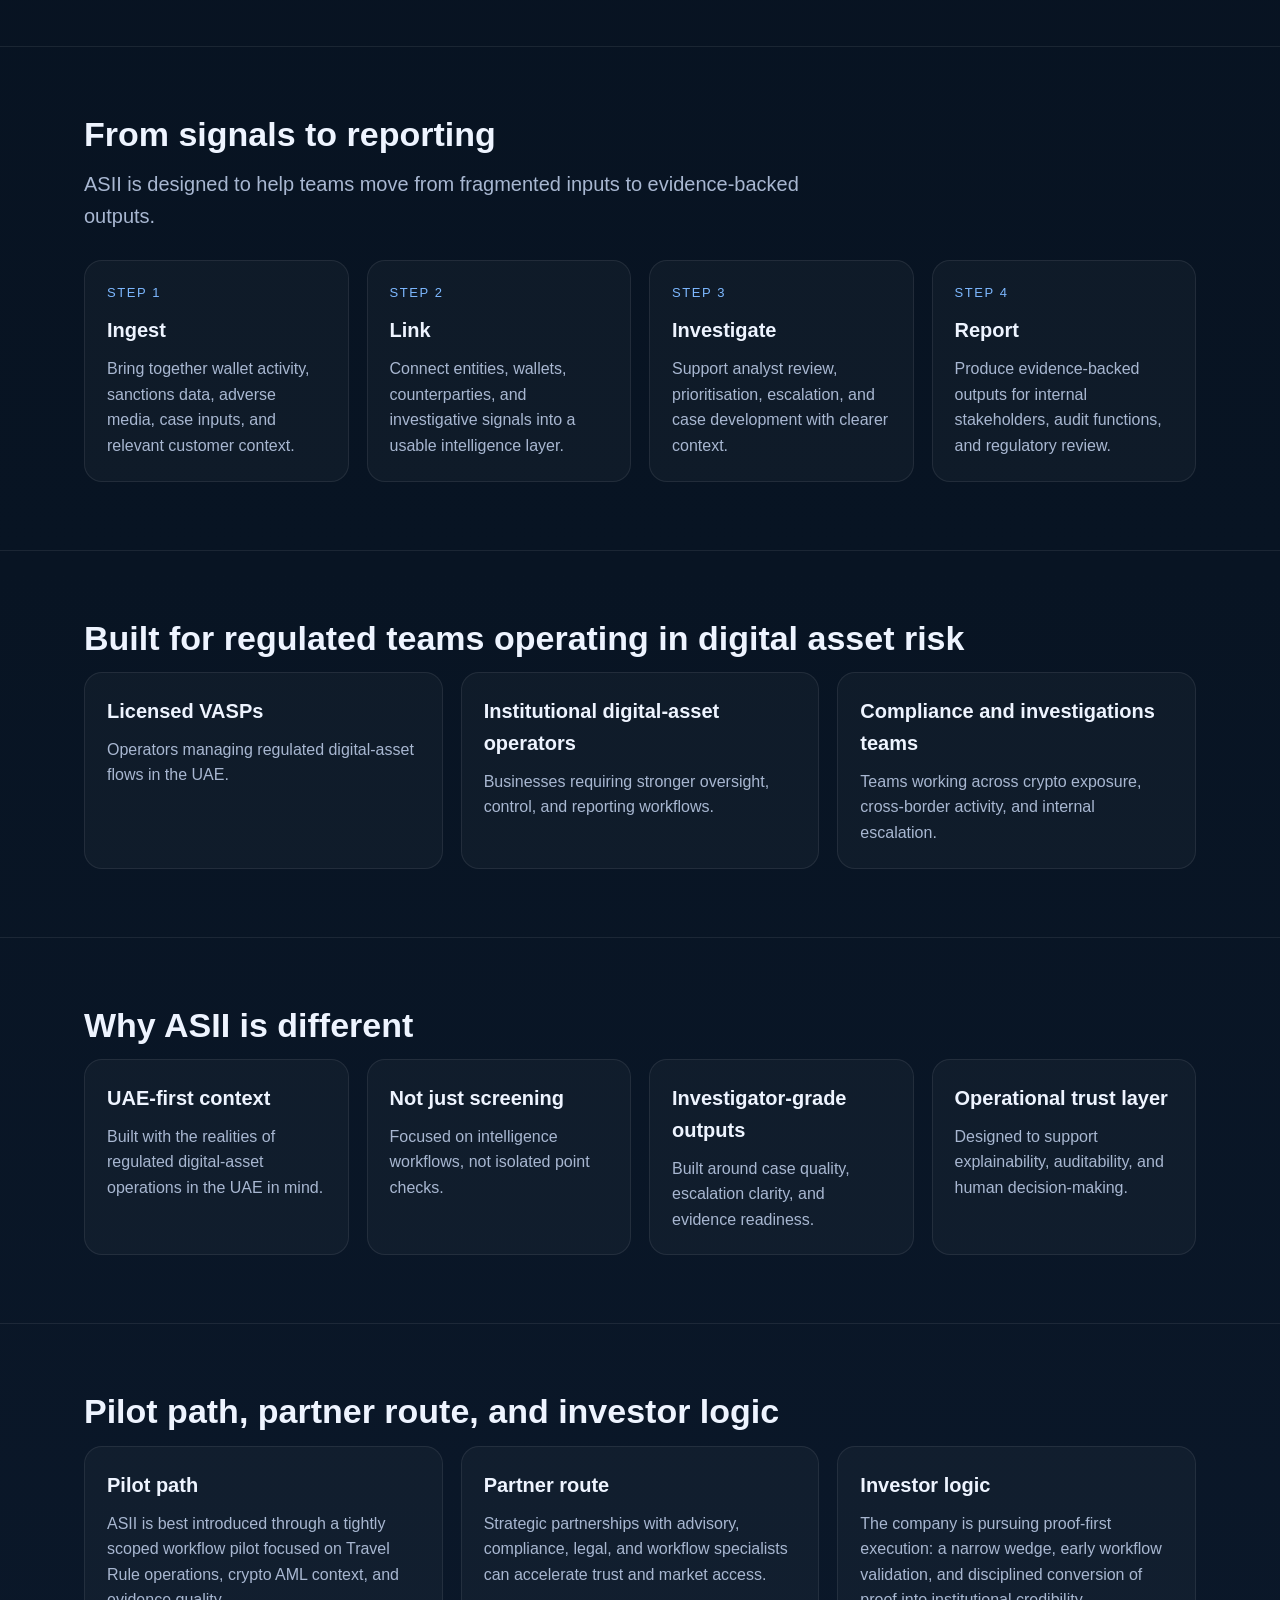
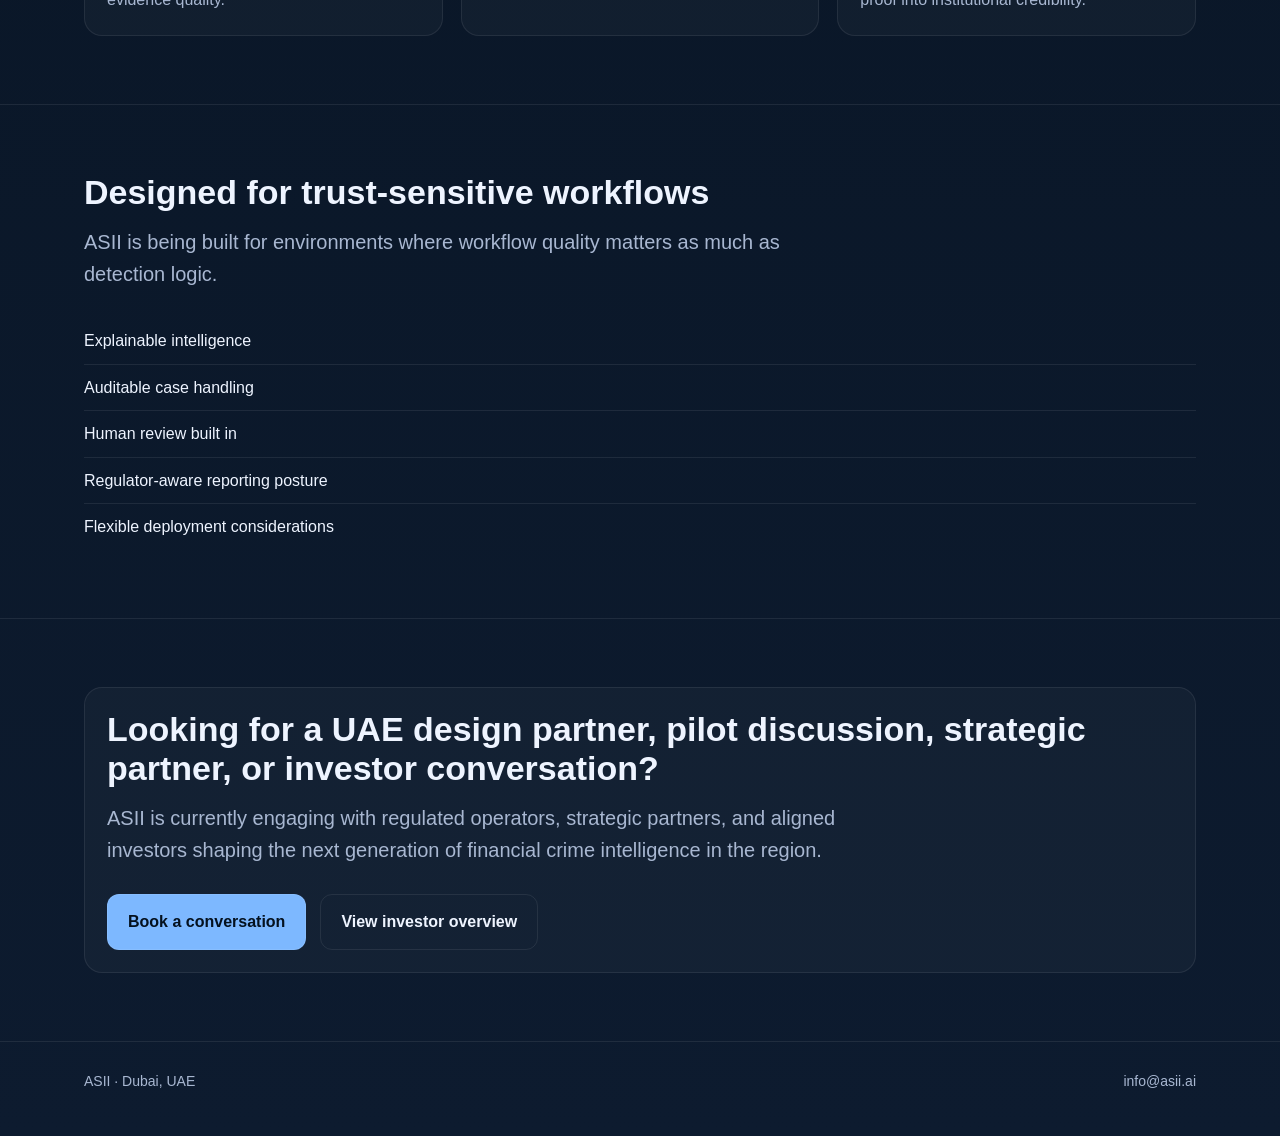
==== commit 83e036fb: "Add Investors navigation and investor-ready section to homepage" ====
--- a/index.html
+++ b/index.html
@@ -17,6 +17,7 @@
         <li><a href="about.html">About</a></li>
         <li><a href="services.html">Solutions</a></li>
         <li><a href="insights.html">Insights</a></li>
+        <li><a href="investors.html">Investors</a></li>
         <li><a href="contact.html">Contact</a></li>
       </ul>
     </div>
@@ -134,6 +135,26 @@
 
   <section>
     <div class="wrap">
+      <h2>Pilot path, partner route, and investor logic</h2>
+      <div class="grid-3">
+        <div class="card">
+          <h3>Pilot path</h3>
+          <p>ASII is best introduced through a tightly scoped workflow pilot focused on Travel Rule operations, crypto AML context, and evidence quality.</p>
+        </div>
+        <div class="card">
+          <h3>Partner route</h3>
+          <p>Strategic partnerships with advisory, compliance, legal, and workflow specialists can accelerate trust and market access.</p>
+        </div>
+        <div class="card">
+          <h3>Investor logic</h3>
+          <p>The company is pursuing proof-first execution: a narrow wedge, early workflow validation, and disciplined conversion of proof into institutional credibility.</p>
+        </div>
+      </div>
+    </div>
+  </section>
+
+  <section>
+    <div class="wrap">
       <h2>Designed for trust-sensitive workflows</h2>
       <p class="lead">ASII is being built for environments where workflow quality matters as much as detection logic.</p>
       <ul class="clean">
@@ -149,11 +170,11 @@
   <section>
     <div class="wrap">
       <div class="cta-box">
-        <h2>Looking for a UAE design partner, pilot discussion, or strategic conversation?</h2>
-        <p class="lead">ASII is currently engaging with regulated operators, strategic partners, and early institutional stakeholders shaping the next generation of financial crime intelligence in the region.</p>
+        <h2>Looking for a UAE design partner, pilot discussion, strategic partner, or investor conversation?</h2>
+        <p class="lead">ASII is currently engaging with regulated operators, strategic partners, and aligned investors shaping the next generation of financial crime intelligence in the region.</p>
         <div class="cta-row">
           <a href="contact.html" class="btn primary">Book a conversation</a>
-          <a href="about.html" class="btn secondary">Learn more about ASII</a>
+          <a href="investors.html" class="btn secondary">View investor overview</a>
         </div>
       </div>
     </div>
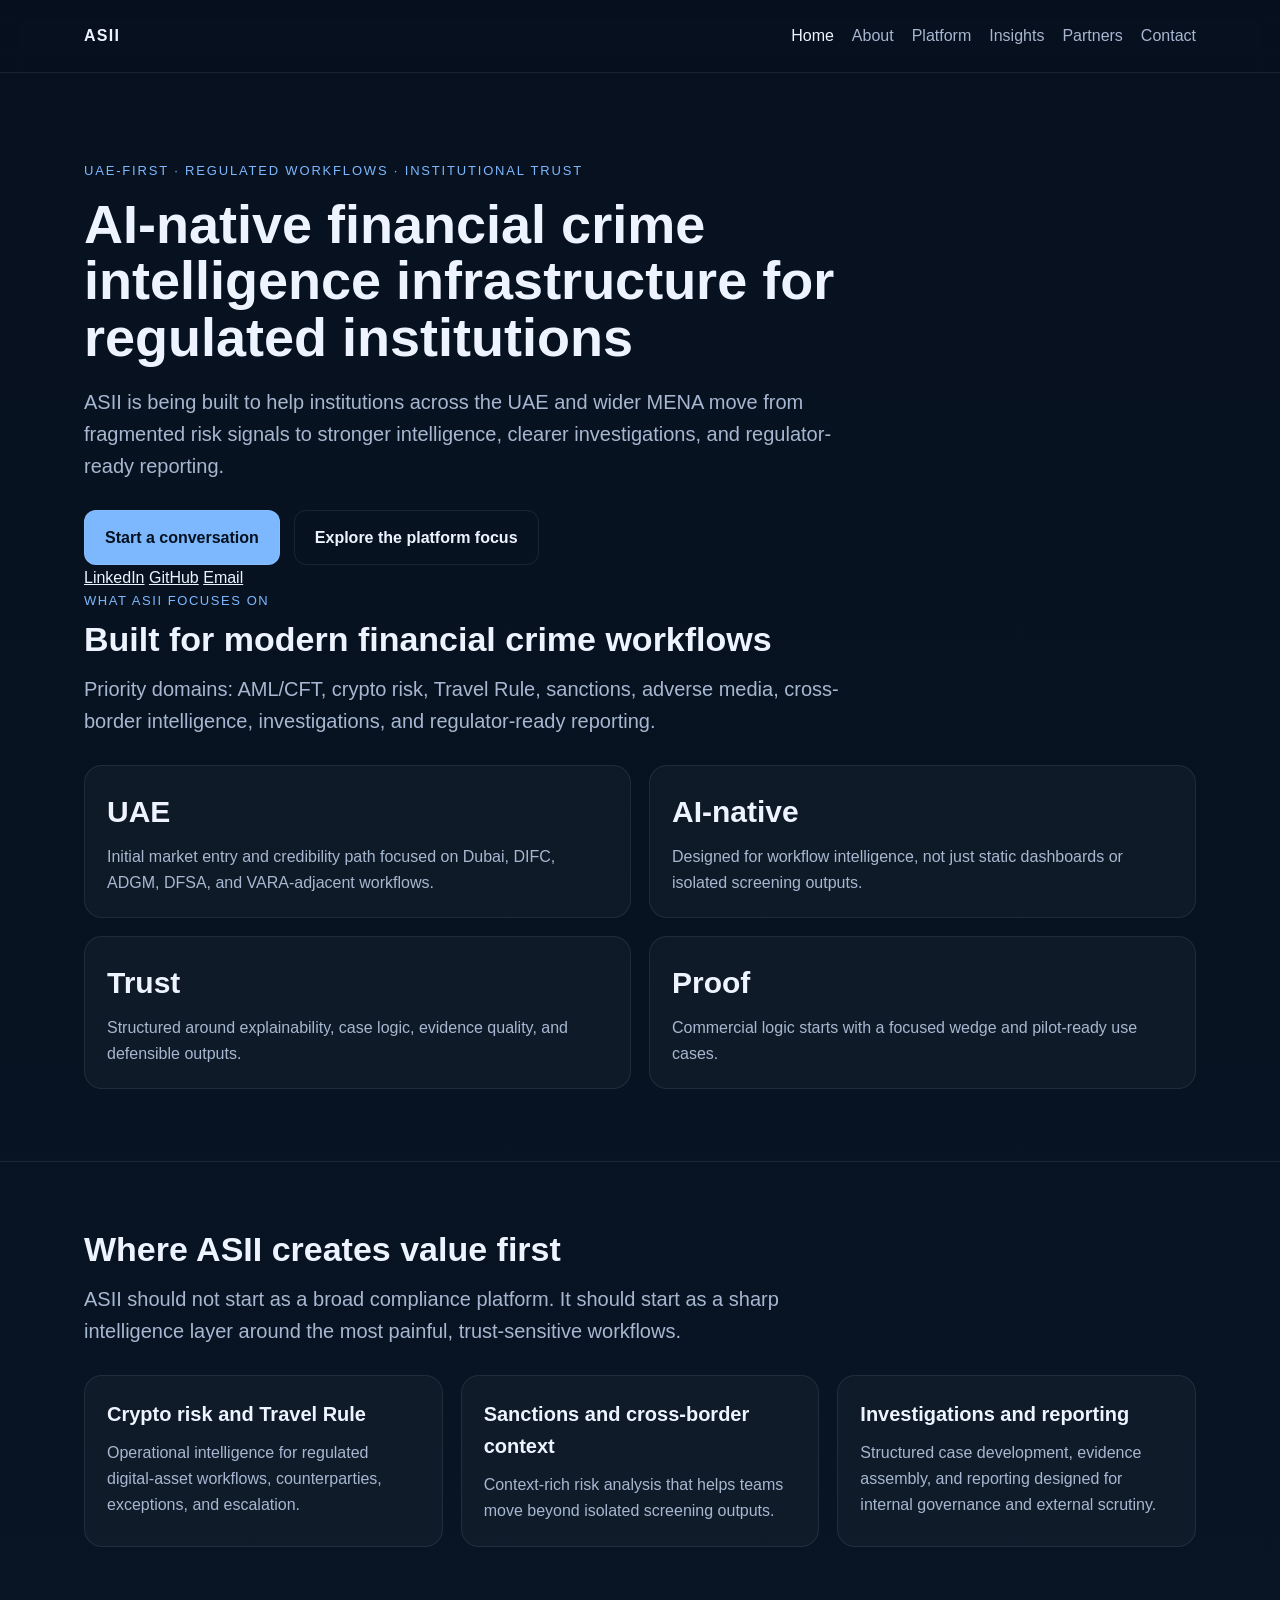
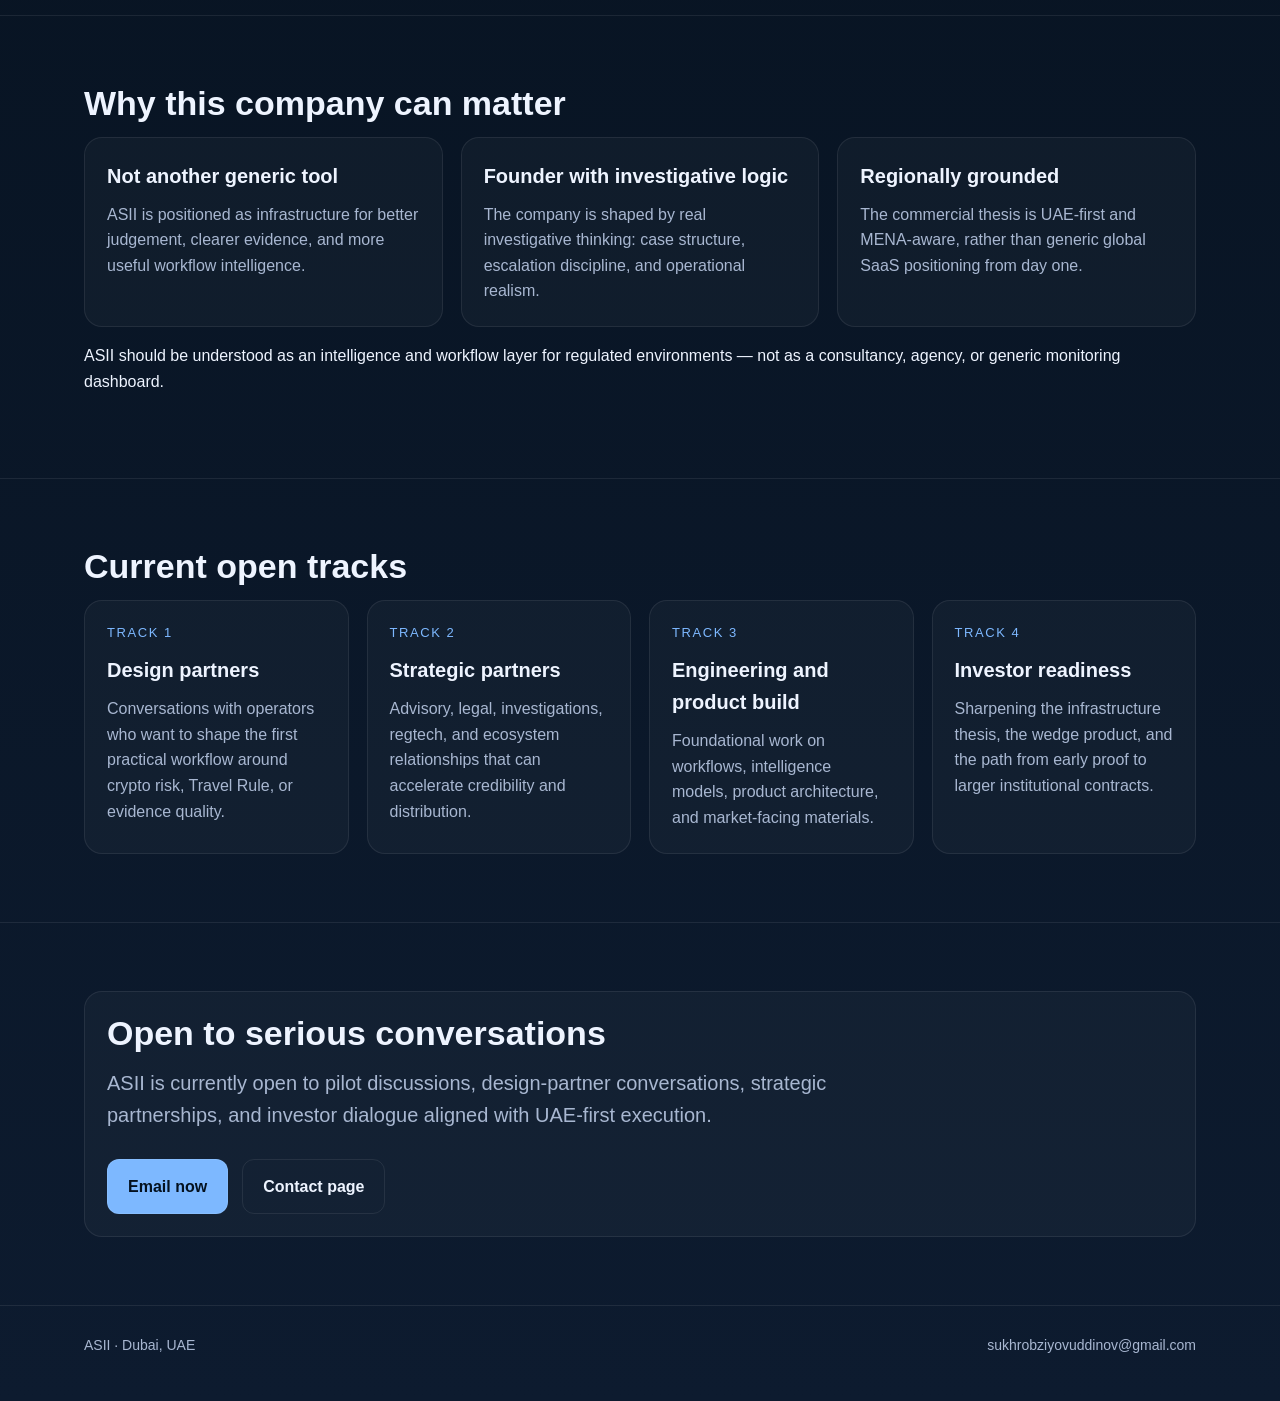
==== commit 756daf8e: "Refresh homepage with stronger ASII positioning" ====
--- a/index.html
+++ b/index.html
@@ -3,8 +3,8 @@
 <head>
   <meta charset="UTF-8" />
   <meta name="viewport" content="width=device-width, initial-scale=1.0" />
-  <title>ASII | AI-Native Financial Crime Intelligence</title>
-  <meta name="description" content="ASII is a UAE-first, AI-native financial crime intelligence platform for Travel Rule, crypto risk, cross-border intelligence, and regulator-ready reporting." />
+  <title>ASII | AI-Native Financial Crime Intelligence Infrastructure</title>
+  <meta name="description" content="ASII is building AI-native financial crime intelligence infrastructure for regulated institutions in the UAE and wider MENA region." />
   <link rel="manifest" href="/manifest.webmanifest">
   <link rel="stylesheet" href="styles.css" />
 </head>
@@ -15,42 +15,51 @@
       <ul class="nav-links">
         <li><a class="active" href="index.html">Home</a></li>
         <li><a href="about.html">About</a></li>
-        <li><a href="services.html">Solutions</a></li>
+        <li><a href="services.html">Platform</a></li>
         <li><a href="insights.html">Insights</a></li>
-        <li><a href="investors.html">Investors</a></li>
+        <li><a href="investors.html">Partners</a></li>
         <li><a href="contact.html">Contact</a></li>
       </ul>
     </div>
   </header>
 
   <section class="hero">
-    <div class="wrap">
-      <div class="eyebrow">ASII · UAE-first financial crime intelligence</div>
-      <h1>AI-native financial crime intelligence for UAE-regulated digital asset workflows</h1>
-      <p class="sub">Travel Rule, crypto risk, cross-border intelligence, and investigator-grade reporting in one operating layer.</p>
-      <div class="cta-row">
-        <a href="contact.html" class="btn primary">Request a pilot conversation</a>
-        <a href="services.html" class="btn secondary">Explore the platform</a>
+    <div class="wrap hero-grid">
+      <div>
+        <div class="eyebrow">UAE-first · Regulated workflows · Institutional trust</div>
+        <h1>AI-native financial crime intelligence infrastructure for regulated institutions</h1>
+        <p class="lead">ASII is being built to help institutions across the UAE and wider MENA move from fragmented risk signals to stronger intelligence, clearer investigations, and regulator-ready reporting.</p>
+        <div class="cta-row">
+          <a class="btn primary" href="contact.html">Start a conversation</a>
+          <a class="btn secondary" href="services.html">Explore the platform focus</a>
+        </div>
+        <div class="inline-links small">
+          <a href="https://www.linkedin.com/in/sukhrob-ziyovuddinov/">LinkedIn</a>
+          <a href="https://github.com/sukhrob-ziyovuddinov">GitHub</a>
+          <a href="mailto:sukhrobziyovuddinov@gmail.com">Email</a>
+        </div>
       </div>
-    </div>
-  </section>
-
-  <section>
-    <div class="wrap">
-      <h2>Why this matters now</h2>
-      <p class="lead">Regulated digital-asset businesses in the UAE are operating in a more precise compliance environment. The challenge is no longer access to tools. The challenge is turning fragmented signals into defensible investigative outcomes.</p>
-      <div class="grid-3">
-        <div class="card">
-          <h3>Travel Rule execution</h3>
-          <p>Compliance teams need stronger operational workflows for handling data, counterparties, exceptions, and evidence.</p>
-        </div>
-        <div class="card">
-          <h3>Crypto and cross-border complexity</h3>
-          <p>Risk does not sit in one system. Wallet activity, entity context, sanctions exposure, and off-chain intelligence must be connected.</p>
-        </div>
-        <div class="card">
-          <h3>Regulator-ready reporting</h3>
-          <p>Institutions need reporting and evidence that can support escalation, audit, and external review with confidence.</p>
+      <div class="hero-panel">
+        <div class="kicker">What ASII focuses on</div>
+        <h2>Built for modern financial crime workflows</h2>
+        <p class="lead small">Priority domains: AML/CFT, crypto risk, Travel Rule, sanctions, adverse media, cross-border intelligence, investigations, and regulator-ready reporting.</p>
+        <div class="grid-2">
+          <div class="card">
+            <div class="metric">UAE</div>
+            <p>Initial market entry and credibility path focused on Dubai, DIFC, ADGM, DFSA, and VARA-adjacent workflows.</p>
+          </div>
+          <div class="card">
+            <div class="metric">AI-native</div>
+            <p>Designed for workflow intelligence, not just static dashboards or isolated screening outputs.</p>
+          </div>
+          <div class="card">
+            <div class="metric">Trust</div>
+            <p>Structured around explainability, case logic, evidence quality, and defensible outputs.</p>
+          </div>
+          <div class="card">
+            <div class="metric">Proof</div>
+            <p>Commercial logic starts with a focused wedge and pilot-ready use cases.</p>
+          </div>
         </div>
       </div>
     </div>
@@ -58,24 +67,20 @@
 
   <section>
     <div class="wrap">
-      <h2>What ASII solves first</h2>
-      <p class="lead">ASII is built around a narrow, high-value starting point rather than a broad compliance wishlist.</p>
-      <div class="grid-4">
+      <h2>Where ASII creates value first</h2>
+      <p class="lead">ASII should not start as a broad compliance platform. It should start as a sharp intelligence layer around the most painful, trust-sensitive workflows.</p>
+      <div class="grid-3">
         <div class="card">
-          <h3>Travel Rule workflow intelligence</h3>
-          <p>Support for operational handling, review, and escalation across regulated digital-asset flows.</p>
+          <h3>Crypto risk and Travel Rule</h3>
+          <p>Operational intelligence for regulated digital-asset workflows, counterparties, exceptions, and escalation.</p>
         </div>
         <div class="card">
-          <h3>Wallet and entity risk context</h3>
-          <p>A clearer view of counterparties, exposure, and linked intelligence signals.</p>
+          <h3>Sanctions and cross-border context</h3>
+          <p>Context-rich risk analysis that helps teams move beyond isolated screening outputs.</p>
         </div>
         <div class="card">
-          <h3>Case intelligence for investigators</h3>
-          <p>Structured workflows for review, prioritisation, and evidence assembly.</p>
-        </div>
-        <div class="card">
-          <h3>Reporting and evidence packs</h3>
-          <p>Outputs designed for internal governance and regulator-facing readiness.</p>
+          <h3>Investigations and reporting</h3>
+          <p>Structured case development, evidence assembly, and reporting designed for internal governance and external scrutiny.</p>
         </div>
       </div>
     </div>
@@ -83,28 +88,48 @@
 
   <section>
     <div class="wrap">
-      <h2>From signals to reporting</h2>
-      <p class="lead">ASII is designed to help teams move from fragmented inputs to evidence-backed outputs.</p>
+      <h2>Why this company can matter</h2>
+      <div class="grid-3">
+        <div class="card">
+          <h3>Not another generic tool</h3>
+          <p>ASII is positioned as infrastructure for better judgement, clearer evidence, and more useful workflow intelligence.</p>
+        </div>
+        <div class="card">
+          <h3>Founder with investigative logic</h3>
+          <p>The company is shaped by real investigative thinking: case structure, escalation discipline, and operational realism.</p>
+        </div>
+        <div class="card">
+          <h3>Regionally grounded</h3>
+          <p>The commercial thesis is UAE-first and MENA-aware, rather than generic global SaaS positioning from day one.</p>
+        </div>
+      </div>
+      <p class="highlight">ASII should be understood as an intelligence and workflow layer for regulated environments — not as a consultancy, agency, or generic monitoring dashboard.</p>
+    </div>
+  </section>
+
+  <section>
+    <div class="wrap">
+      <h2>Current open tracks</h2>
       <div class="flow">
         <div class="step">
-          <div class="num">Step 1</div>
-          <h3>Ingest</h3>
-          <p>Bring together wallet activity, sanctions data, adverse media, case inputs, and relevant customer context.</p>
+          <div class="num">Track 1</div>
+          <h3>Design partners</h3>
+          <p>Conversations with operators who want to shape the first practical workflow around crypto risk, Travel Rule, or evidence quality.</p>
         </div>
         <div class="step">
-          <div class="num">Step 2</div>
-          <h3>Link</h3>
-          <p>Connect entities, wallets, counterparties, and investigative signals into a usable intelligence layer.</p>
+          <div class="num">Track 2</div>
+          <h3>Strategic partners</h3>
+          <p>Advisory, legal, investigations, regtech, and ecosystem relationships that can accelerate credibility and distribution.</p>
         </div>
         <div class="step">
-          <div class="num">Step 3</div>
-          <h3>Investigate</h3>
-          <p>Support analyst review, prioritisation, escalation, and case development with clearer context.</p>
+          <div class="num">Track 3</div>
+          <h3>Engineering and product build</h3>
+          <p>Foundational work on workflows, intelligence models, product architecture, and market-facing materials.</p>
         </div>
         <div class="step">
-          <div class="num">Step 4</div>
-          <h3>Report</h3>
-          <p>Produce evidence-backed outputs for internal stakeholders, audit functions, and regulatory review.</p>
+          <div class="num">Track 4</div>
+          <h3>Investor readiness</h3>
+          <p>Sharpening the infrastructure thesis, the wedge product, and the path from early proof to larger institutional contracts.</p>
         </div>
       </div>
     </div>
@@ -112,69 +137,12 @@
 
   <section>
     <div class="wrap">
-      <h2>Built for regulated teams operating in digital asset risk</h2>
-      <div class="grid-3">
-        <div class="card"><h3>Licensed VASPs</h3><p>Operators managing regulated digital-asset flows in the UAE.</p></div>
-        <div class="card"><h3>Institutional digital-asset operators</h3><p>Businesses requiring stronger oversight, control, and reporting workflows.</p></div>
-        <div class="card"><h3>Compliance and investigations teams</h3><p>Teams working across crypto exposure, cross-border activity, and internal escalation.</p></div>
-      </div>
-    </div>
-  </section>
-
-  <section>
-    <div class="wrap">
-      <h2>Why ASII is different</h2>
-      <div class="grid-4">
-        <div class="card"><h3>UAE-first context</h3><p>Built with the realities of regulated digital-asset operations in the UAE in mind.</p></div>
-        <div class="card"><h3>Not just screening</h3><p>Focused on intelligence workflows, not isolated point checks.</p></div>
-        <div class="card"><h3>Investigator-grade outputs</h3><p>Built around case quality, escalation clarity, and evidence readiness.</p></div>
-        <div class="card"><h3>Operational trust layer</h3><p>Designed to support explainability, auditability, and human decision-making.</p></div>
-      </div>
-    </div>
-  </section>
-
-  <section>
-    <div class="wrap">
-      <h2>Pilot path, partner route, and investor logic</h2>
-      <div class="grid-3">
-        <div class="card">
-          <h3>Pilot path</h3>
-          <p>ASII is best introduced through a tightly scoped workflow pilot focused on Travel Rule operations, crypto AML context, and evidence quality.</p>
-        </div>
-        <div class="card">
-          <h3>Partner route</h3>
-          <p>Strategic partnerships with advisory, compliance, legal, and workflow specialists can accelerate trust and market access.</p>
-        </div>
-        <div class="card">
-          <h3>Investor logic</h3>
-          <p>The company is pursuing proof-first execution: a narrow wedge, early workflow validation, and disciplined conversion of proof into institutional credibility.</p>
-        </div>
-      </div>
-    </div>
-  </section>
-
-  <section>
-    <div class="wrap">
-      <h2>Designed for trust-sensitive workflows</h2>
-      <p class="lead">ASII is being built for environments where workflow quality matters as much as detection logic.</p>
-      <ul class="clean">
-        <li>Explainable intelligence</li>
-        <li>Auditable case handling</li>
-        <li>Human review built in</li>
-        <li>Regulator-aware reporting posture</li>
-        <li>Flexible deployment considerations</li>
-      </ul>
-    </div>
-  </section>
-
-  <section>
-    <div class="wrap">
       <div class="cta-box">
-        <h2>Looking for a UAE design partner, pilot discussion, strategic partner, or investor conversation?</h2>
-        <p class="lead">ASII is currently engaging with regulated operators, strategic partners, and aligned investors shaping the next generation of financial crime intelligence in the region.</p>
+        <h2>Open to serious conversations</h2>
+        <p class="lead">ASII is currently open to pilot discussions, design-partner conversations, strategic partnerships, and investor dialogue aligned with UAE-first execution.</p>
         <div class="cta-row">
-          <a href="contact.html" class="btn primary">Book a conversation</a>
-          <a href="investors.html" class="btn secondary">View investor overview</a>
+          <a href="mailto:sukhrobziyovuddinov@gmail.com" class="btn primary">Email now</a>
+          <a href="contact.html" class="btn secondary">Contact page</a>
         </div>
       </div>
     </div>
@@ -183,7 +151,7 @@
   <footer>
     <div class="wrap footer-row">
       <div>ASII · Dubai, UAE</div>
-      <div>info@asii.ai</div>
+      <div>sukhrobziyovuddinov@gmail.com</div>
     </div>
   </footer>
 </body>
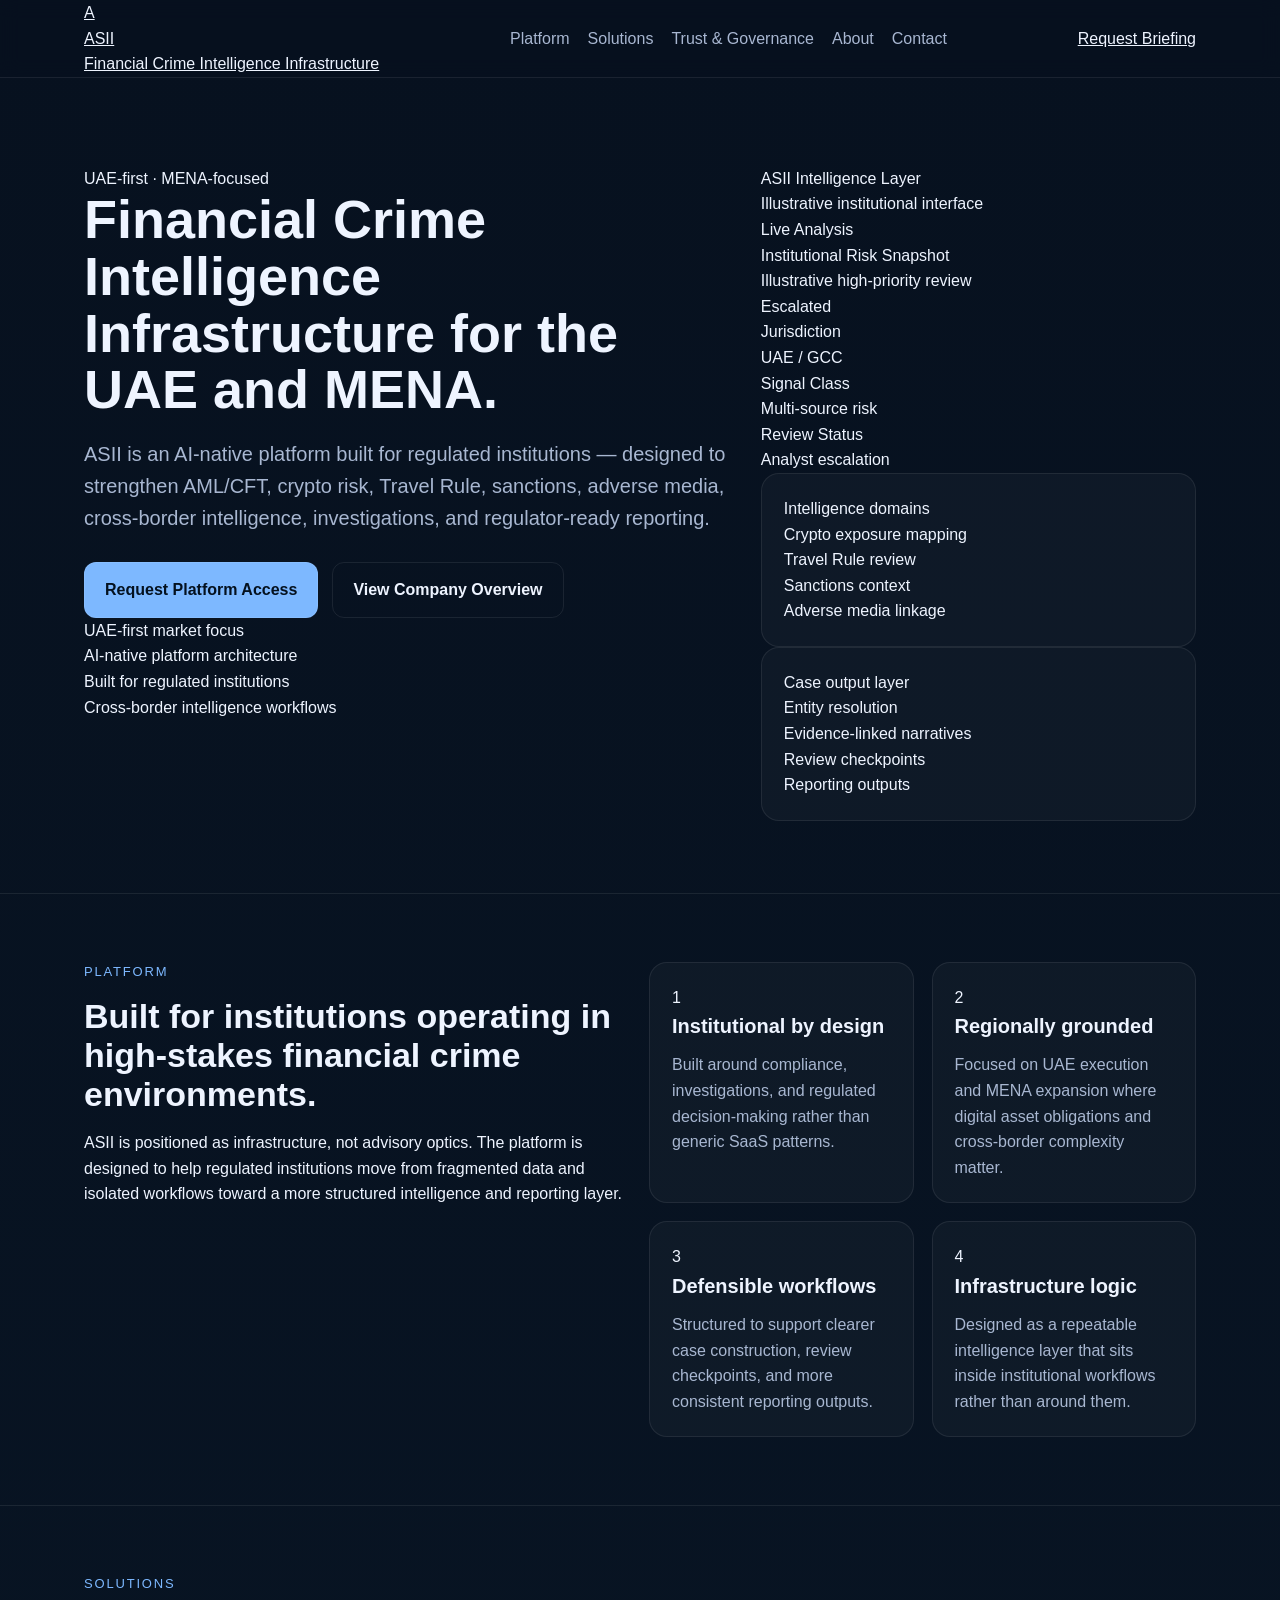
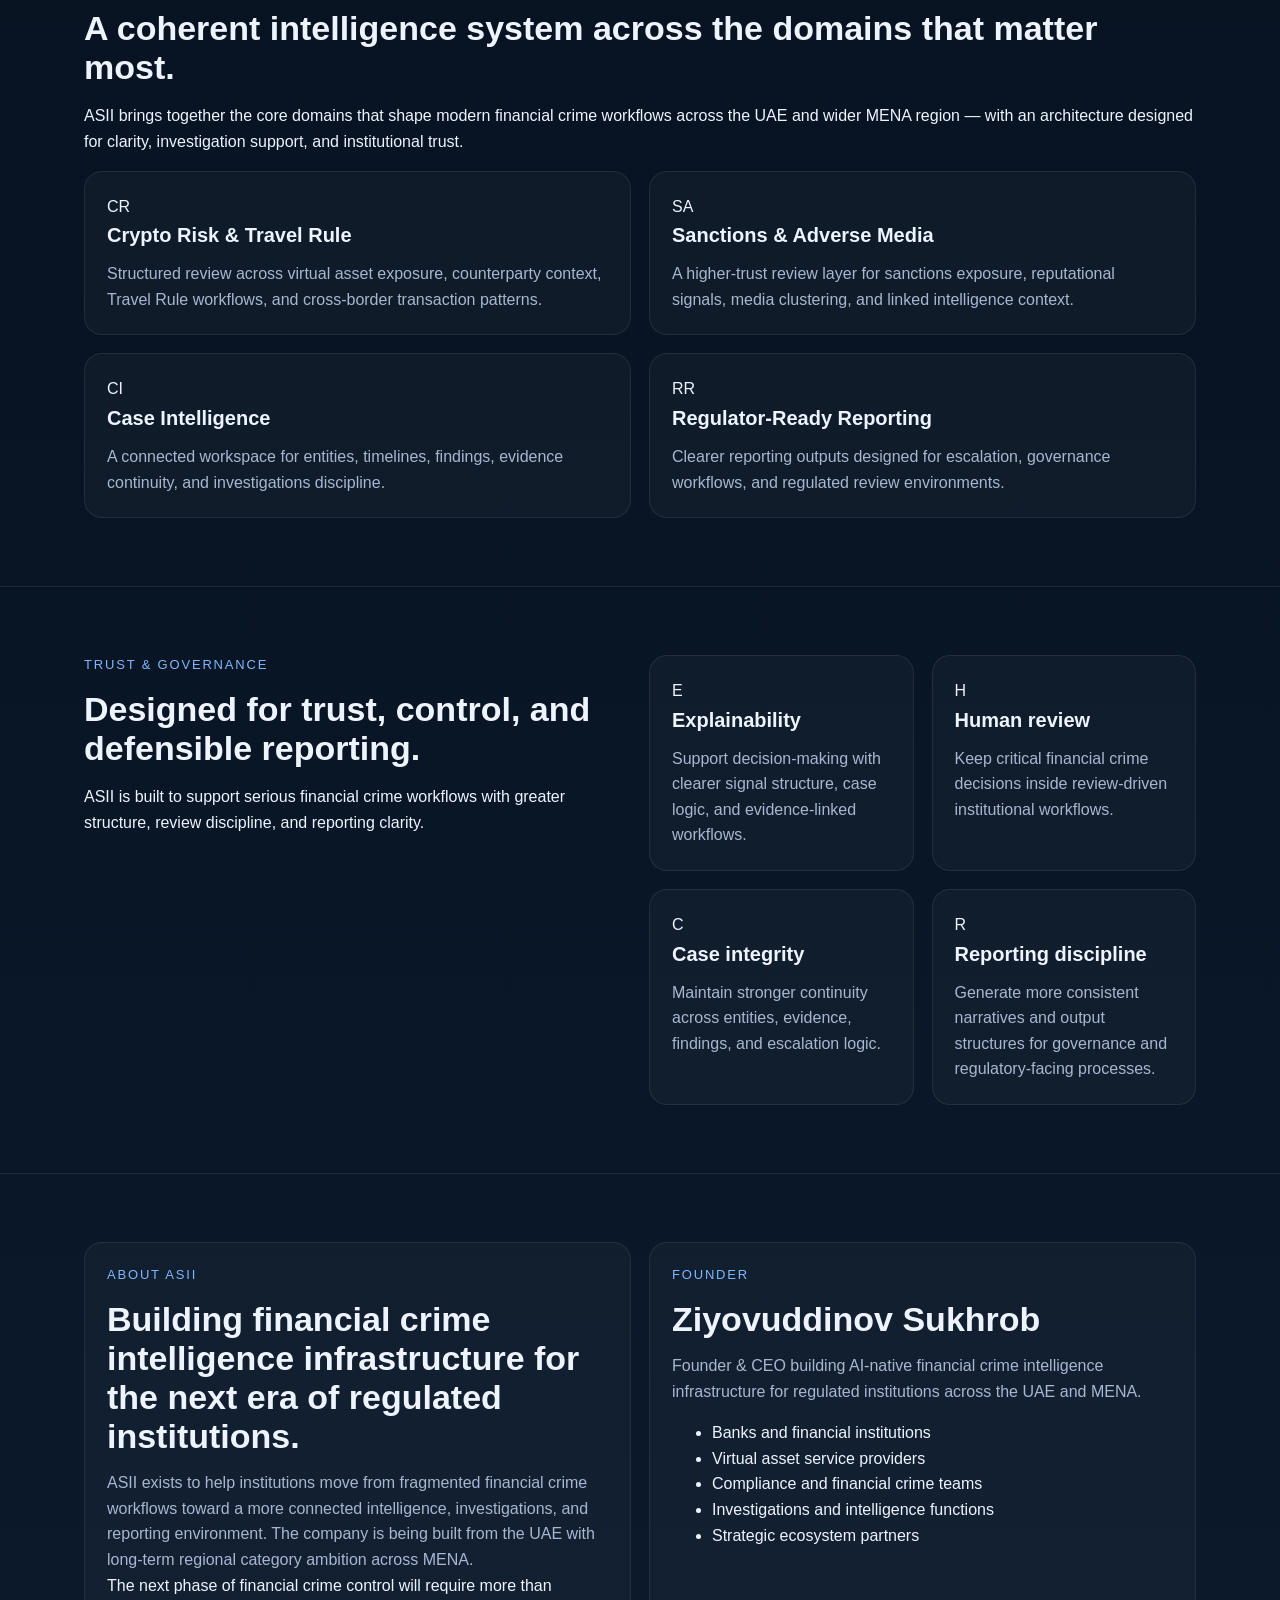
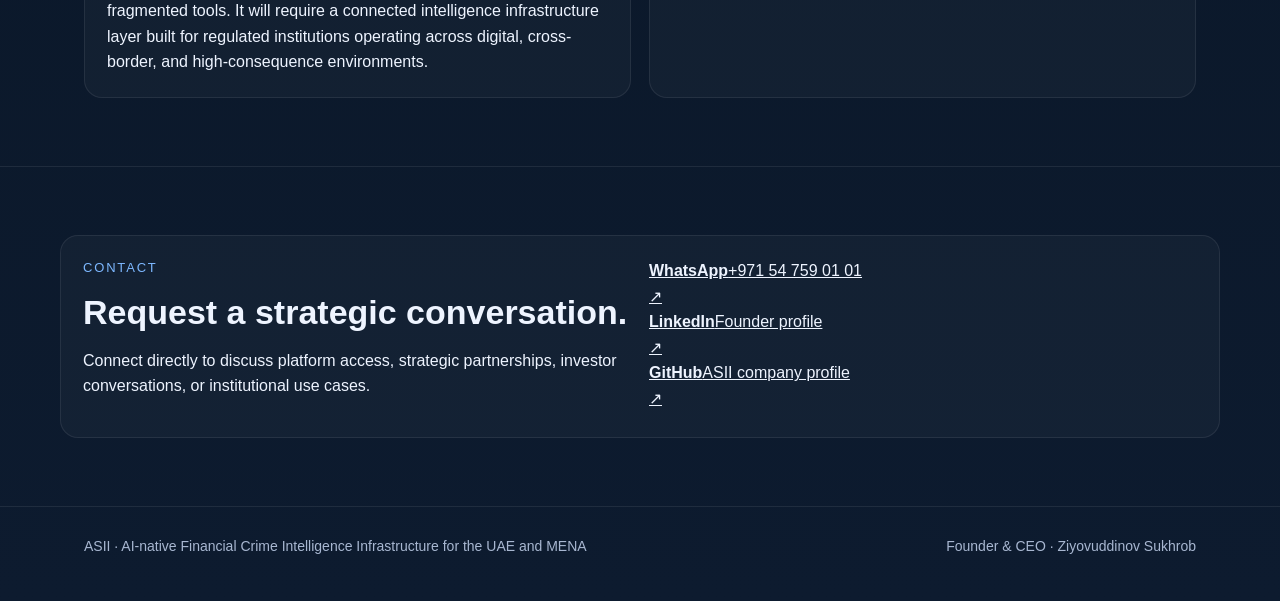
==== commit 3e7af93b: "Launch premium ASII one-page GitHub Pages site" ====
--- a/index.html
+++ b/index.html
@@ -3,156 +3,184 @@
 <head>
   <meta charset="UTF-8" />
   <meta name="viewport" content="width=device-width, initial-scale=1.0" />
-  <title>ASII | AI-Native Financial Crime Intelligence Infrastructure</title>
-  <meta name="description" content="ASII is building AI-native financial crime intelligence infrastructure for regulated institutions in the UAE and wider MENA region." />
-  <link rel="manifest" href="/manifest.webmanifest">
+  <title>ASII | Financial Crime Intelligence Infrastructure for the UAE and MENA</title>
+  <meta name="description" content="ASII is an AI-native financial crime intelligence infrastructure platform for regulated institutions across the UAE and MENA." />
+  <meta property="og:title" content="ASII | Financial Crime Intelligence Infrastructure for the UAE and MENA" />
+  <meta property="og:description" content="AI-native financial crime intelligence infrastructure for regulated institutions across the UAE and MENA." />
+  <meta property="og:type" content="website" />
+  <meta property="og:url" content="https://sukhrob-ziyovuddinov.github.io/" />
+  <link rel="manifest" href="/manifest.webmanifest" />
   <link rel="stylesheet" href="styles.css" />
 </head>
 <body>
   <header class="site-header">
     <div class="wrap navbar">
-      <a class="logo" href="index.html">ASII</a>
+      <a class="logo-wrap" href="#home" aria-label="ASII home">
+        <div class="logo-mark">A</div>
+        <div class="logo-text">
+          <div class="logo-name">ASII</div>
+          <div class="logo-line">Financial Crime Intelligence Infrastructure</div>
+        </div>
+      </a>
       <ul class="nav-links">
-        <li><a class="active" href="index.html">Home</a></li>
-        <li><a href="about.html">About</a></li>
-        <li><a href="services.html">Platform</a></li>
-        <li><a href="insights.html">Insights</a></li>
-        <li><a href="investors.html">Partners</a></li>
-        <li><a href="contact.html">Contact</a></li>
+        <li><a href="#platform">Platform</a></li>
+        <li><a href="#solutions">Solutions</a></li>
+        <li><a href="#trust">Trust &amp; Governance</a></li>
+        <li><a href="#about">About</a></li>
+        <li><a href="#contact">Contact</a></li>
       </ul>
+      <a class="header-cta" href="#contact">Request Briefing</a>
     </div>
   </header>
 
-  <section class="hero">
+  <section id="home" class="hero">
     <div class="wrap hero-grid">
       <div>
-        <div class="eyebrow">UAE-first · Regulated workflows · Institutional trust</div>
-        <h1>AI-native financial crime intelligence infrastructure for regulated institutions</h1>
-        <p class="lead">ASII is being built to help institutions across the UAE and wider MENA move from fragmented risk signals to stronger intelligence, clearer investigations, and regulator-ready reporting.</p>
+        <div class="badge"><span class="badge-dot"></span> UAE-first · MENA-focused</div>
+        <h1>Financial Crime Intelligence Infrastructure for the UAE and MENA.</h1>
+        <p class="lead">ASII is an AI-native platform built for regulated institutions — designed to strengthen AML/CFT, crypto risk, Travel Rule, sanctions, adverse media, cross-border intelligence, investigations, and regulator-ready reporting.</p>
         <div class="cta-row">
-          <a class="btn primary" href="contact.html">Start a conversation</a>
-          <a class="btn secondary" href="services.html">Explore the platform focus</a>
+          <a class="btn primary" href="https://wa.me/971547590101" target="_blank" rel="noreferrer">Request Platform Access</a>
+          <a class="btn secondary" href="https://github.com/asii-ai" target="_blank" rel="noreferrer">View Company Overview</a>
         </div>
-        <div class="inline-links small">
-          <a href="https://www.linkedin.com/in/sukhrob-ziyovuddinov/">LinkedIn</a>
-          <a href="https://github.com/sukhrob-ziyovuddinov">GitHub</a>
-          <a href="mailto:sukhrobziyovuddinov@gmail.com">Email</a>
+        <div class="trust-strip">
+          <div>UAE-first market focus</div>
+          <div>AI-native platform architecture</div>
+          <div>Built for regulated institutions</div>
+          <div>Cross-border intelligence workflows</div>
         </div>
       </div>
-      <div class="hero-panel">
-        <div class="kicker">What ASII focuses on</div>
-        <h2>Built for modern financial crime workflows</h2>
-        <p class="lead small">Priority domains: AML/CFT, crypto risk, Travel Rule, sanctions, adverse media, cross-border intelligence, investigations, and regulator-ready reporting.</p>
-        <div class="grid-2">
-          <div class="card">
-            <div class="metric">UAE</div>
-            <p>Initial market entry and credibility path focused on Dubai, DIFC, ADGM, DFSA, and VARA-adjacent workflows.</p>
+      <div class="mockup-shell">
+        <div class="mockup-top">
+          <div>
+            <div class="title-sm">ASII Intelligence Layer</div>
+            <div class="muted small">Illustrative institutional interface</div>
           </div>
-          <div class="card">
-            <div class="metric">AI-native</div>
-            <p>Designed for workflow intelligence, not just static dashboards or isolated screening outputs.</p>
+          <div class="pill">Live Analysis</div>
+        </div>
+        <div class="mockup-body">
+          <div class="mockup-panel">
+            <div class="row between mb16">
+              <div>
+                <div class="title-sm">Institutional Risk Snapshot</div>
+                <div class="muted small">Illustrative high-priority review</div>
+              </div>
+              <div class="pill warning">Escalated</div>
+            </div>
+            <div class="mockup-grid">
+              <div class="stat"><div class="stat-label">Jurisdiction</div><div class="stat-value">UAE / GCC</div></div>
+              <div class="stat"><div class="stat-label">Signal Class</div><div class="stat-value">Multi-source risk</div></div>
+              <div class="stat"><div class="stat-label">Review Status</div><div class="stat-value">Analyst escalation</div></div>
+            </div>
           </div>
-          <div class="card">
-            <div class="metric">Trust</div>
-            <p>Structured around explainability, case logic, evidence quality, and defensible outputs.</p>
-          </div>
-          <div class="card">
-            <div class="metric">Proof</div>
-            <p>Commercial logic starts with a focused wedge and pilot-ready use cases.</p>
+          <div class="dual-grid">
+            <div class="panel compact">
+              <div class="title-sm mb12">Intelligence domains</div>
+              <div class="mini-list"><div>Crypto exposure mapping</div><div>Travel Rule review</div><div>Sanctions context</div><div>Adverse media linkage</div></div>
+            </div>
+            <div class="panel compact">
+              <div class="title-sm mb12">Case output layer</div>
+              <div class="mini-list"><div>Entity resolution</div><div>Evidence-linked narratives</div><div>Review checkpoints</div><div>Reporting outputs</div></div>
+            </div>
           </div>
         </div>
       </div>
     </div>
   </section>
 
-  <section>
-    <div class="wrap">
-      <h2>Where ASII creates value first</h2>
-      <p class="lead">ASII should not start as a broad compliance platform. It should start as a sharp intelligence layer around the most painful, trust-sensitive workflows.</p>
-      <div class="grid-3">
-        <div class="card">
-          <h3>Crypto risk and Travel Rule</h3>
-          <p>Operational intelligence for regulated digital-asset workflows, counterparties, exceptions, and escalation.</p>
+  <section id="platform">
+    <div class="wrap grid-2">
+      <div>
+        <div class="eyebrow">Platform</div>
+        <h2>Built for institutions operating in high-stakes financial crime environments.</h2>
+        <p class="section-copy">ASII is positioned as infrastructure, not advisory optics. The platform is designed to help regulated institutions move from fragmented data and isolated workflows toward a more structured intelligence and reporting layer.</p>
+      </div>
+      <div class="grid-2">
+        <div class="card"><div class="card-icon">1</div><h3>Institutional by design</h3><p>Built around compliance, investigations, and regulated decision-making rather than generic SaaS patterns.</p></div>
+        <div class="card"><div class="card-icon">2</div><h3>Regionally grounded</h3><p>Focused on UAE execution and MENA expansion where digital asset obligations and cross-border complexity matter.</p></div>
+        <div class="card"><div class="card-icon">3</div><h3>Defensible workflows</h3><p>Structured to support clearer case construction, review checkpoints, and more consistent reporting outputs.</p></div>
+        <div class="card"><div class="card-icon">4</div><h3>Infrastructure logic</h3><p>Designed as a repeatable intelligence layer that sits inside institutional workflows rather than around them.</p></div>
+      </div>
+    </div>
+  </section>
+
+  <section id="solutions">
+    <div class="wrap section-block">
+      <div>
+        <div class="eyebrow">Solutions</div>
+        <h2>A coherent intelligence system across the domains that matter most.</h2>
+        <p class="section-copy">ASII brings together the core domains that shape modern financial crime workflows across the UAE and wider MENA region — with an architecture designed for clarity, investigation support, and institutional trust.</p>
+      </div>
+      <div class="grid-2">
+        <div class="card"><div class="card-icon">CR</div><h3>Crypto Risk &amp; Travel Rule</h3><p>Structured review across virtual asset exposure, counterparty context, Travel Rule workflows, and cross-border transaction patterns.</p></div>
+        <div class="card"><div class="card-icon">SA</div><h3>Sanctions &amp; Adverse Media</h3><p>A higher-trust review layer for sanctions exposure, reputational signals, media clustering, and linked intelligence context.</p></div>
+        <div class="card"><div class="card-icon">CI</div><h3>Case Intelligence</h3><p>A connected workspace for entities, timelines, findings, evidence continuity, and investigations discipline.</p></div>
+        <div class="card"><div class="card-icon">RR</div><h3>Regulator-Ready Reporting</h3><p>Clearer reporting outputs designed for escalation, governance workflows, and regulated review environments.</p></div>
+      </div>
+    </div>
+  </section>
+
+  <section id="trust">
+    <div class="wrap grid-2">
+      <div>
+        <div class="eyebrow">Trust &amp; Governance</div>
+        <h2>Designed for trust, control, and defensible reporting.</h2>
+        <p class="section-copy">ASII is built to support serious financial crime workflows with greater structure, review discipline, and reporting clarity.</p>
+      </div>
+      <div class="grid-2">
+        <div class="card"><div class="card-icon">E</div><h3>Explainability</h3><p>Support decision-making with clearer signal structure, case logic, and evidence-linked workflows.</p></div>
+        <div class="card"><div class="card-icon">H</div><h3>Human review</h3><p>Keep critical financial crime decisions inside review-driven institutional workflows.</p></div>
+        <div class="card"><div class="card-icon">C</div><h3>Case integrity</h3><p>Maintain stronger continuity across entities, evidence, findings, and escalation logic.</p></div>
+        <div class="card"><div class="card-icon">R</div><h3>Reporting discipline</h3><p>Generate more consistent narratives and output structures for governance and regulatory-facing processes.</p></div>
+      </div>
+    </div>
+  </section>
+
+  <section id="about">
+    <div class="wrap grid-2">
+      <div class="panel">
+        <div class="eyebrow">About ASII</div>
+        <h2 class="h2-tight">Building financial crime intelligence infrastructure for the next era of regulated institutions.</h2>
+        <p class="section-copy">ASII exists to help institutions move from fragmented financial crime workflows toward a more connected intelligence, investigations, and reporting environment. The company is being built from the UAE with long-term regional category ambition across MENA.</p>
+        <div class="callout">The next phase of financial crime control will require more than fragmented tools. It will require a connected intelligence infrastructure layer built for regulated institutions operating across digital, cross-border, and high-consequence environments.</div>
+      </div>
+      <div class="panel">
+        <div class="eyebrow">Founder</div>
+        <h2 class="h2-tight">Ziyovuddinov Sukhrob</h2>
+        <p class="section-copy">Founder &amp; CEO building AI-native financial crime intelligence infrastructure for regulated institutions across the UAE and MENA.</p>
+        <ul class="list">
+          <li>Banks and financial institutions</li>
+          <li>Virtual asset service providers</li>
+          <li>Compliance and financial crime teams</li>
+          <li>Investigations and intelligence functions</li>
+          <li>Strategic ecosystem partners</li>
+        </ul>
+      </div>
+    </div>
+  </section>
+
+  <section id="contact">
+    <div class="wrap cta-box">
+      <div class="grid-2 contact-grid">
+        <div>
+          <div class="eyebrow">Contact</div>
+          <h2>Request a strategic conversation.</h2>
+          <p class="section-copy">Connect directly to discuss platform access, strategic partnerships, investor conversations, or institutional use cases.</p>
         </div>
-        <div class="card">
-          <h3>Sanctions and cross-border context</h3>
-          <p>Context-rich risk analysis that helps teams move beyond isolated screening outputs.</p>
-        </div>
-        <div class="card">
-          <h3>Investigations and reporting</h3>
-          <p>Structured case development, evidence assembly, and reporting designed for internal governance and external scrutiny.</p>
+        <div class="links-grid">
+          <a href="https://wa.me/971547590101" target="_blank" rel="noreferrer"><div><strong>WhatsApp</strong><span>+971 54 759 01 01</span></div><div>↗</div></a>
+          <a href="https://ae.linkedin.com/in/sukhrob-ziyovuddinov" target="_blank" rel="noreferrer"><div><strong>LinkedIn</strong><span>Founder profile</span></div><div>↗</div></a>
+          <a href="https://github.com/asii-ai" target="_blank" rel="noreferrer"><div><strong>GitHub</strong><span>ASII company profile</span></div><div>↗</div></a>
         </div>
       </div>
     </div>
   </section>
 
-  <section>
-    <div class="wrap">
-      <h2>Why this company can matter</h2>
-      <div class="grid-3">
-        <div class="card">
-          <h3>Not another generic tool</h3>
-          <p>ASII is positioned as infrastructure for better judgement, clearer evidence, and more useful workflow intelligence.</p>
-        </div>
-        <div class="card">
-          <h3>Founder with investigative logic</h3>
-          <p>The company is shaped by real investigative thinking: case structure, escalation discipline, and operational realism.</p>
-        </div>
-        <div class="card">
-          <h3>Regionally grounded</h3>
-          <p>The commercial thesis is UAE-first and MENA-aware, rather than generic global SaaS positioning from day one.</p>
-        </div>
-      </div>
-      <p class="highlight">ASII should be understood as an intelligence and workflow layer for regulated environments — not as a consultancy, agency, or generic monitoring dashboard.</p>
-    </div>
-  </section>
-
-  <section>
-    <div class="wrap">
-      <h2>Current open tracks</h2>
-      <div class="flow">
-        <div class="step">
-          <div class="num">Track 1</div>
-          <h3>Design partners</h3>
-          <p>Conversations with operators who want to shape the first practical workflow around crypto risk, Travel Rule, or evidence quality.</p>
-        </div>
-        <div class="step">
-          <div class="num">Track 2</div>
-          <h3>Strategic partners</h3>
-          <p>Advisory, legal, investigations, regtech, and ecosystem relationships that can accelerate credibility and distribution.</p>
-        </div>
-        <div class="step">
-          <div class="num">Track 3</div>
-          <h3>Engineering and product build</h3>
-          <p>Foundational work on workflows, intelligence models, product architecture, and market-facing materials.</p>
-        </div>
-        <div class="step">
-          <div class="num">Track 4</div>
-          <h3>Investor readiness</h3>
-          <p>Sharpening the infrastructure thesis, the wedge product, and the path from early proof to larger institutional contracts.</p>
-        </div>
-      </div>
-    </div>
-  </section>
-
-  <section>
-    <div class="wrap">
-      <div class="cta-box">
-        <h2>Open to serious conversations</h2>
-        <p class="lead">ASII is currently open to pilot discussions, design-partner conversations, strategic partnerships, and investor dialogue aligned with UAE-first execution.</p>
-        <div class="cta-row">
-          <a href="mailto:sukhrobziyovuddinov@gmail.com" class="btn primary">Email now</a>
-          <a href="contact.html" class="btn secondary">Contact page</a>
-        </div>
-      </div>
-    </div>
-  </section>
-
-  <footer>
+  <footer class="footer">
     <div class="wrap footer-row">
-      <div>ASII · Dubai, UAE</div>
-      <div>sukhrobziyovuddinov@gmail.com</div>
+      <div>ASII · AI-native Financial Crime Intelligence Infrastructure for the UAE and MENA</div>
+      <div>Founder &amp; CEO · Ziyovuddinov Sukhrob</div>
     </div>
   </footer>
 </body>
-</html>
+</html>
--- a/styles.css
+++ b/styles.css
@@ -82,6 +82,20 @@
   border-bottom: 1px solid var(--line);
 }
 
+.hero-grid {
+  display: grid;
+  grid-template-columns: 1.2fr 0.8fr;
+  gap: 24px;
+  align-items: start;
+}
+
+.hero-panel {
+  background: rgba(255, 255, 255, 0.03);
+  border: 1px solid var(--line);
+  border-radius: 18px;
+  padding: 22px;
+}
+
 .page-hero {
   padding: 72px 0 48px;
   border-bottom: 1px solid var(--line);
@@ -124,6 +138,30 @@
 
 .intro {
   font-size: 18px;
+}
+
+.small {
+  font-size: 16px;
+}
+
+.highlight {
+  background: var(--accent-soft);
+  border: 1px solid var(--line);
+  border-radius: 14px;
+  padding: 16px 18px;
+  color: var(--text);
+}
+
+.inline-links {
+  display: flex;
+  gap: 16px;
+  flex-wrap: wrap;
+  margin-top: 14px;
+  color: var(--muted);
+}
+
+.inline-links a {
+  text-decoration: none;
 }
 
 section {
@@ -263,6 +301,7 @@
     font-size: 42px;
   }
 
+  .hero-grid,
   .grid-2,
   .grid-3,
   .grid-4,
@@ -282,6 +321,7 @@
     font-size: 18px;
   }
 
+  .hero-grid,
   .grid-2,
   .grid-3,
   .grid-4,
